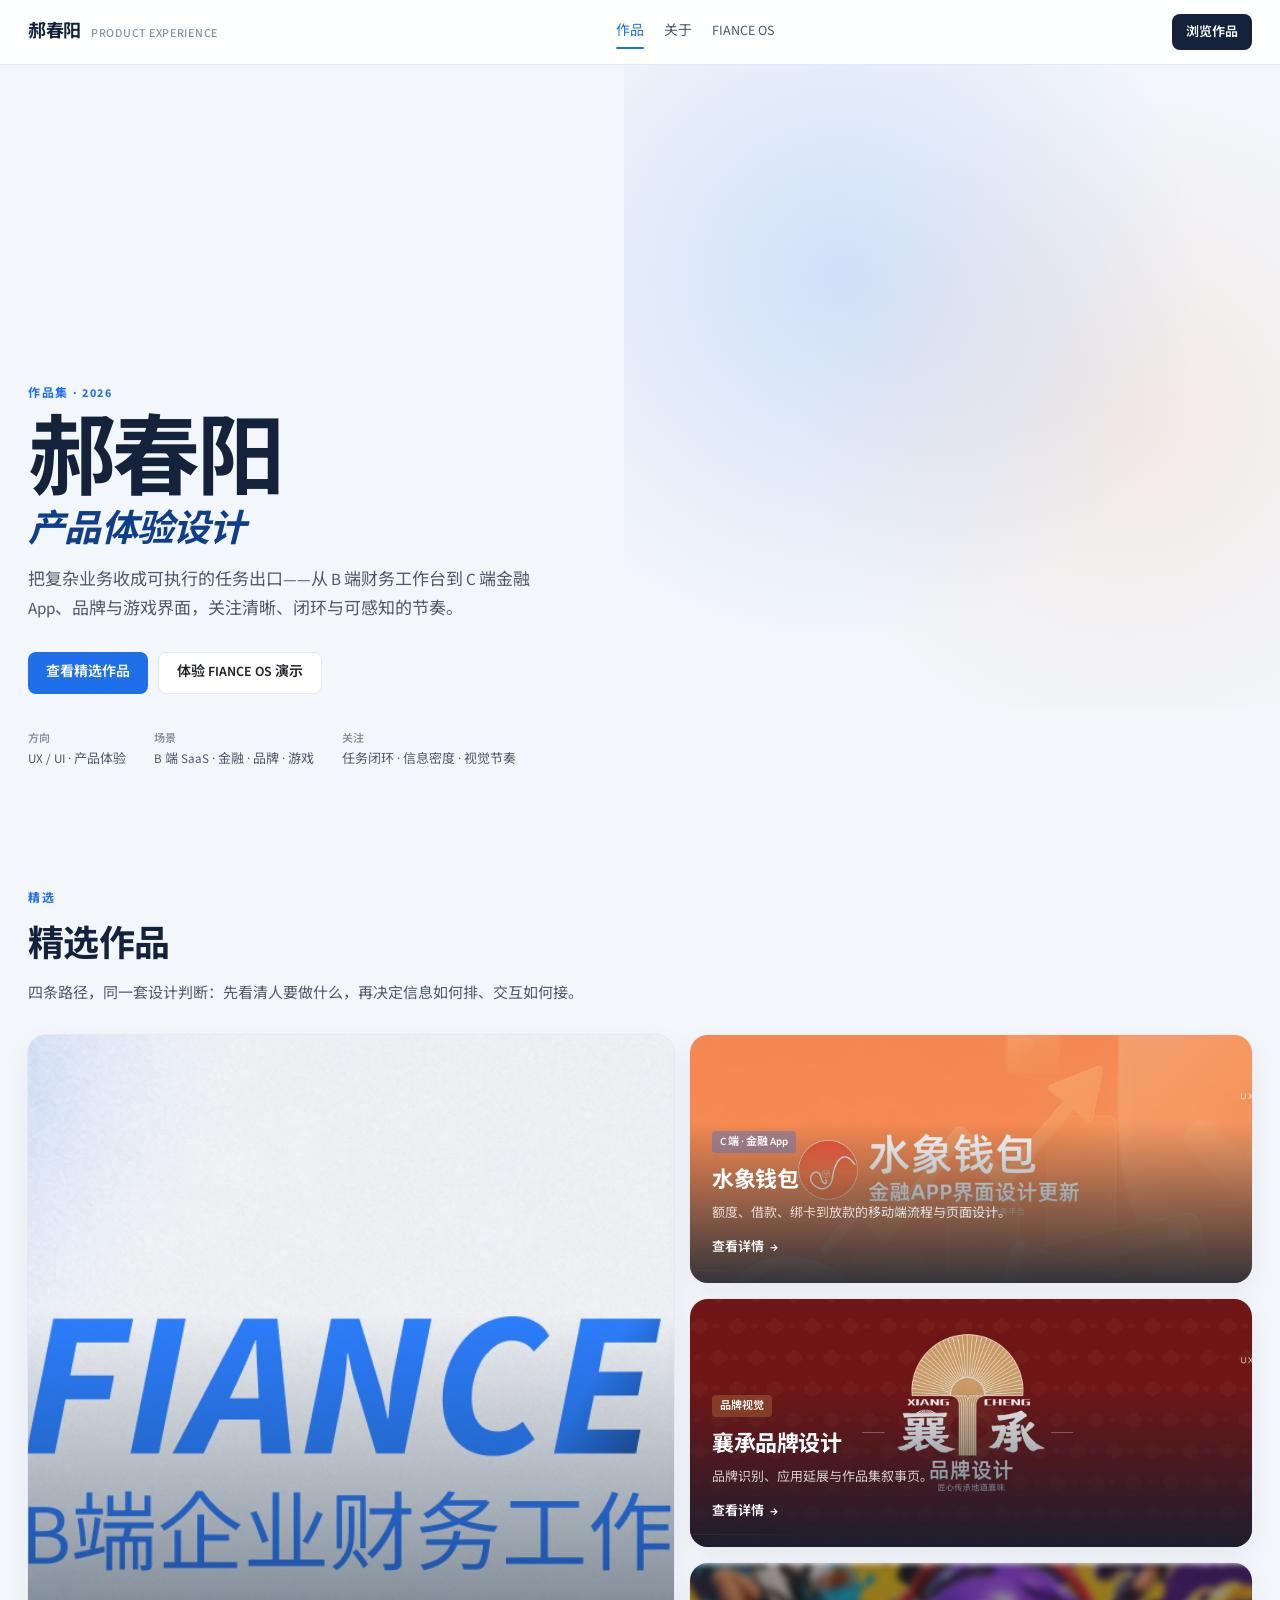
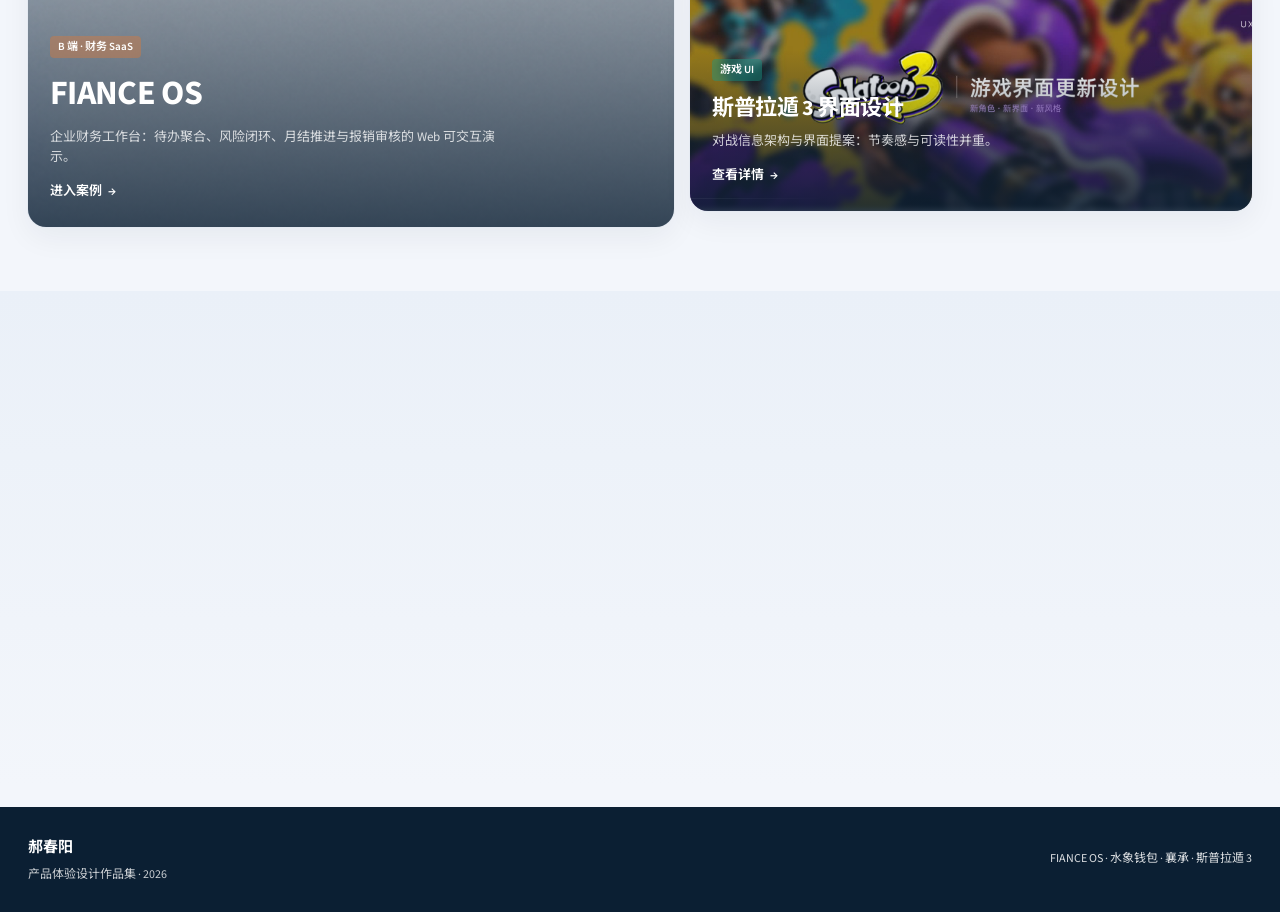
==== index.html @ dcf0bd8f "Expand site into multi-work portfolio with shared visual system. Co-authored-by: Cursor <cursoragent" ====
<!DOCTYPE html>
<html lang="zh-CN">
<head>
  <meta charset="UTF-8" />
  <meta name="viewport" content="width=device-width, initial-scale=1" />
  <title>郝春阳 · 产品体验设计作品集</title>
  <meta name="description" content="郝春阳作品集：FIANCE OS 财务工作台、水象钱包金融 App、襄承品牌设计、斯普拉遁 3 界面设计。" />
  <link rel="preconnect" href="https://fonts.googleapis.com" />
  <link rel="preconnect" href="https://fonts.gstatic.com" crossorigin />
  <link href="https://fonts.googleapis.com/css2?family=Source+Sans+3:ital,wght@0,400;0,500;0,600;0,700;1,600;1,700&family=Noto+Sans+SC:wght@400;500;600;700&display=swap" rel="stylesheet" />
  <link rel="stylesheet" href="assets/portfolio.css" />
</head>
<body>
  <header class="pf-nav">
    <a class="pf-brand" href="index.html">
      <b>郝春阳</b>
      <span>PRODUCT EXPERIENCE</span>
    </a>
    <nav>
      <a href="#works" class="on">作品</a>
      <a href="#about">关于</a>
      <a href="fiance-os.html">FIANCE OS</a>
    </nav>
    <a class="pf-cta" href="#works">浏览作品</a>
  </header>

  <main>
    <section class="pf-hero" id="top">
      <div class="pf-hero-inner">
        <p class="kicker reveal">作品集 · 2026</p>
        <h1 class="reveal reveal-delay-1">郝春阳<em>产品体验设计</em></h1>
        <p class="pf-hero-lead reveal reveal-delay-2">把复杂业务收成可执行的任务出口——从 B 端财务工作台到 C 端金融 App、品牌与游戏界面，关注清晰、闭环与可感知的节奏。</p>
        <div class="pf-hero-actions reveal reveal-delay-3">
          <a class="btn primary" href="#works">查看精选作品</a>
          <a class="btn ghost" href="fiance-os.html">体验 FIANCE OS 演示</a>
        </div>
        <ul class="pf-hero-meta reveal reveal-delay-3">
          <li><b>方向</b>UX / UI · 产品体验</li>
          <li><b>场景</b>B 端 SaaS · 金融 · 品牌 · 游戏</li>
          <li><b>关注</b>任务闭环 · 信息密度 · 视觉节奏</li>
        </ul>
      </div>
    </section>

    <section class="pf-section" id="works">
      <div class="pf-head reveal">
        <p class="eyebrow">精选</p>
        <h2>精选作品</h2>
        <p>四条路径，同一套设计判断：先看清人要做什么，再决定信息如何排、交互如何接。</p>
      </div>

      <div class="work-grid">
        <a class="work-item featured reveal" data-tone="b" href="fiance-os.html">
          <span class="thumb" style="background-image:url('assets/case/p01-cover.jpg')"></span>
          <span class="veil"></span>
          <span class="body">
            <span class="tag">B 端 · 财务 SaaS</span>
            <h3>FIANCE OS</h3>
            <p>企业财务工作台：待办聚合、风险闭环、月结推进与报销审核的 Web 可交互演示。</p>
            <span class="go">进入案例 <i>→</i></span>
          </span>
        </a>

        <div class="work-stack">
          <a class="work-item compact reveal reveal-delay-1" data-tone="finance" href="finance-app.html">
            <span class="thumb" style="background-image:url('assets/works/finance/cover.jpg')"></span>
            <span class="veil"></span>
            <span class="body">
              <span class="tag">C 端 · 金融 App</span>
              <h3>水象钱包</h3>
              <p>额度、借款、绑卡到放款的移动端流程与页面设计。</p>
              <span class="go">查看详情 <i>→</i></span>
            </span>
          </a>
          <a class="work-item compact reveal reveal-delay-2" data-tone="brand" href="xiangcheng.html">
            <span class="thumb" style="background-image:url('assets/works/xiangcheng/cover.jpg')"></span>
            <span class="veil"></span>
            <span class="body">
              <span class="tag">品牌视觉</span>
              <h3>襄承品牌设计</h3>
              <p>品牌识别、应用延展与作品集叙事页。</p>
              <span class="go">查看详情 <i>→</i></span>
            </span>
          </a>
          <a class="work-item compact reveal reveal-delay-3" data-tone="game" href="splatoon3.html">
            <span class="thumb" style="background-image:url('assets/works/splatoon/cover.jpg')"></span>
            <span class="veil"></span>
            <span class="body">
              <span class="tag">游戏 UI</span>
              <h3>斯普拉遁 3 界面设计</h3>
              <p>对战信息架构与界面提案：节奏感与可读性并重。</p>
              <span class="go">查看详情 <i>→</i></span>
            </span>
          </a>
        </div>
      </div>
    </section>

    <section class="pf-section alt" id="about">
      <div class="pf-head reveal">
        <p class="eyebrow">方式</p>
        <h2>关于设计方式</h2>
      </div>
      <div class="about-strip">
        <div class="reveal">
          <h3>先问「现在能不能做完这件事」</h3>
          <p>无论是财务专员的日结闭环，还是借款用户的额度路径，我更关心任务是否可发现、优先级是否可判断、结果是否可回看。视觉服务于节奏：把注意力留给真正要决策的信息。</p>
        </div>
        <ul class="about-points">
          <li class="reveal reveal-delay-1"><b>结构清晰</b>模块、状态、操作分层，减少来回找页面。</li>
          <li class="reveal reveal-delay-2"><b>路径可走通</b>从发现到处置形成闭环，而不是停留在单屏好看。</li>
          <li class="reveal reveal-delay-3"><b>风格可迁移</b>同一套克制的版式与动效语言，适配不同业务气质。</li>
        </ul>
      </div>
    </section>
  </main>

  <footer class="pf-foot">
    <div>
      <b>郝春阳</b>
      <p style="margin-top:6px">产品体验设计作品集 · 2026</p>
    </div>
    <p><a href="fiance-os.html">FIANCE OS</a> · <a href="finance-app.html">水象钱包</a> · <a href="xiangcheng.html">襄承</a> · <a href="splatoon3.html">斯普拉遁 3</a></p>
  </footer>

  <script src="assets/portfolio.js"></script>
</body>
</html>
---- assets/portfolio.css ----
:root {
  --blue: #1f6feb;
  --blue-deep: #0f3f8c;
  --blue-soft: #e8f1ff;
  --orange: #f07a28;
  --navy: #14233b;
  --text: #1d2129;
  --text-2: #4e5969;
  --text-3: #86909c;
  --bg: #f3f6fb;
  --bg-alt: #eaf0f8;
  --card: #ffffff;
  --border: #e5eaf2;
  --shadow: 0 10px 30px rgba(20, 35, 59, 0.06);
  --radius: 14px;
  --sans: "Source Sans 3", "Noto Sans SC", "PingFang SC", "Microsoft YaHei", sans-serif;
  --ease: cubic-bezier(0.22, 1, 0.36, 1);
}

* { box-sizing: border-box; margin: 0; padding: 0; }
html { scroll-behavior: smooth; }
body {
  font-family: var(--sans);
  color: var(--text);
  background: var(--bg);
  line-height: 1.55;
  -webkit-font-smoothing: antialiased;
}
img { max-width: 100%; display: block; }
a { color: inherit; text-decoration: none; }
button { font-family: inherit; cursor: pointer; }
em { font-style: normal; color: var(--orange); }

/* ——— Shared nav ——— */
.pf-nav {
  position: sticky; top: 0; z-index: 50;
  display: flex; align-items: center; justify-content: space-between; gap: 16px;
  padding: 14px 28px;
  background: rgba(255,255,255,0.92);
  backdrop-filter: blur(12px);
  border-bottom: 1px solid var(--border);
}
.pf-brand {
  display: flex; align-items: baseline; gap: 10px;
  font-weight: 700; letter-spacing: -0.02em;
}
.pf-brand b { font-size: 18px; color: var(--navy); }
.pf-brand span { font-size: 12px; color: var(--text-3); font-weight: 500; letter-spacing: 0.06em; }
.pf-nav nav { display: flex; gap: 20px; font-size: 14px; color: var(--text-2); }
.pf-nav nav a { position: relative; padding: 4px 0; transition: color .2s; }
.pf-nav nav a:hover,
.pf-nav nav a.on { color: var(--blue); }
.pf-nav nav a.on::after {
  content: ""; position: absolute; left: 0; right: 0; bottom: -2px;
  height: 2px; background: var(--blue); border-radius: 2px;
}
.pf-cta {
  height: 36px; padding: 0 14px; border-radius: 8px;
  background: var(--navy); color: #fff; font-size: 13px; font-weight: 600;
  display: inline-flex; align-items: center;
  transition: background .15s, transform .1s;
}
.pf-cta:hover { background: #1c3354; }
.pf-cta:active { transform: translateY(1px); }
.pf-cta:focus-visible { outline: 2px solid #69b1ff; outline-offset: 2px; }

/* ——— Portfolio hero ——— */
.pf-hero {
  position: relative;
  min-height: min(88vh, 760px);
  display: grid; align-items: end;
  padding: 48px 28px 56px;
  max-width: 1280px; margin: 0 auto;
  overflow: hidden;
}
.pf-hero::before {
  content: "";
  position: absolute; inset: -10% -5% auto auto;
  width: min(70vw, 720px); height: min(70vw, 720px);
  background:
    radial-gradient(circle at 30% 40%, rgba(31,111,235,0.16), transparent 55%),
    radial-gradient(circle at 70% 60%, rgba(240,122,40,0.10), transparent 50%);
  pointer-events: none; z-index: 0;
}
.pf-hero-inner { position: relative; z-index: 1; max-width: 720px; }
.pf-hero .kicker {
  color: var(--blue); font-size: 12px; font-weight: 700;
  letter-spacing: 0.14em; margin-bottom: 14px;
}
.pf-hero h1 {
  font-size: clamp(52px, 9vw, 88px);
  line-height: 0.98; letter-spacing: -0.04em;
  color: var(--navy); margin-bottom: 12px;
}
.pf-hero h1 em {
  display: block; font-style: italic; font-weight: 700;
  color: var(--blue-deep); font-size: 0.42em;
  letter-spacing: -0.02em; margin-top: 8px;
}
.pf-hero-lead {
  margin-top: 18px; font-size: 17px; color: var(--text-2);
  max-width: 520px; line-height: 1.7;
}
.pf-hero-actions { display: flex; gap: 10px; margin-top: 28px; flex-wrap: wrap; }
.btn {
  display: inline-flex; align-items: center; justify-content: center;
  height: 42px; padding: 0 18px; border-radius: 8px;
  font-size: 14px; font-weight: 600; border: 0;
  transition: background .15s, border-color .15s, color .15s, transform .1s;
}
.btn.primary { background: var(--blue); color: #fff; }
.btn.primary:hover { background: #1558c7; }
.btn.primary:active { background: #0f4db3; transform: translateY(1px); }
.btn.ghost { background: #fff; border: 1px solid var(--border); color: var(--text); }
.btn.ghost:hover { border-color: #91caff; color: var(--blue); background: #f7faff; }
.btn:focus-visible { outline: 2px solid #69b1ff; outline-offset: 2px; }

.pf-hero-meta {
  list-style: none; display: flex; gap: 28px; flex-wrap: wrap;
  margin-top: 36px; font-size: 13px; color: var(--text-2);
}
.pf-hero-meta b {
  display: block; color: var(--text-3); font-size: 11px;
  margin-bottom: 2px; font-weight: 600; letter-spacing: 0.04em;
}

/* ——— Sections ——— */
.pf-section {
  padding: 64px 28px;
  max-width: 1280px; margin: 0 auto;
}
.pf-section.alt {
  max-width: none;
  background: linear-gradient(180deg, var(--bg-alt), var(--bg));
  padding-left: max(28px, calc((100% - 1280px) / 2 + 28px));
  padding-right: max(28px, calc((100% - 1280px) / 2 + 28px));
}
.pf-head { margin-bottom: 28px; max-width: 640px; }
.pf-head .eyebrow {
  color: var(--blue); font-size: 12px; font-weight: 700;
  letter-spacing: 0.14em; margin-bottom: 8px;
}
.pf-head h2 {
  font-size: clamp(28px, 4vw, 36px);
  letter-spacing: -0.02em; margin-bottom: 8px; color: var(--navy);
}
.pf-head p { color: var(--text-2); font-size: 15px; line-height: 1.7; }

/* ——— Work grid (interaction containers) ——— */
.work-grid {
  display: grid;
  grid-template-columns: 1.15fr 1fr;
  gap: 16px;
}
.work-item {
  position: relative;
  display: block;
  border: 0; background: none; text-align: left;
  border-radius: 18px; overflow: hidden;
  isolation: isolate;
  transform: translateY(0);
  transition: transform .35s var(--ease), box-shadow .35s var(--ease);
  box-shadow: var(--shadow);
  outline: 1px solid var(--border);
}
.work-item:hover { transform: translateY(-4px); box-shadow: 0 18px 40px rgba(20,35,59,0.12); }
.work-item:active { transform: translateY(-1px); }
.work-item:focus-visible { outline: 2px solid #69b1ff; outline-offset: 3px; }
.work-item.featured { grid-row: span 2; min-height: 520px; }
.work-item .thumb {
  position: absolute; inset: 0;
  background: #dce6f2 center/cover no-repeat;
  transition: transform .55s var(--ease);
}
.work-item:hover .thumb { transform: scale(1.04); }
.work-item .veil {
  position: absolute; inset: 0;
  background: linear-gradient(180deg, transparent 35%, rgba(11,31,51,0.82) 100%);
  z-index: 1;
}
.work-item .body {
  position: absolute; left: 0; right: 0; bottom: 0; z-index: 2;
  padding: 22px 22px 24px; color: #fff;
}
.work-item .tag {
  display: inline-flex; align-items: center; height: 22px; padding: 0 8px;
  border-radius: 4px; font-size: 11px; font-weight: 600;
  background: rgba(255,255,255,0.16); backdrop-filter: blur(6px);
  margin-bottom: 10px;
}
.work-item h3 {
  font-size: 22px; letter-spacing: -0.02em; margin-bottom: 6px;
}
.work-item.featured h3 { font-size: clamp(26px, 3vw, 34px); }
.work-item p { font-size: 13px; color: rgba(255,255,255,0.78); line-height: 1.55; max-width: 36em; }
.work-item .go {
  display: inline-flex; align-items: center; gap: 6px;
  margin-top: 14px; font-size: 13px; font-weight: 600;
  color: #fff;
}
.work-item .go i { font-style: normal; transition: transform .2s var(--ease); }
.work-item:hover .go i { transform: translateX(4px); }

.work-item.compact { min-height: 248px; }
.work-stack {
  display: grid; gap: 16px;
}

/* Accent tints per work (subtle) */
.work-item[data-tone="finance"] .tag { background: rgba(31,111,235,0.35); }
.work-item[data-tone="brand"] .tag { background: rgba(180,120,60,0.4); }
.work-item[data-tone="game"] .tag { background: rgba(20,160,140,0.4); }
.work-item[data-tone="b"] .tag { background: rgba(240,122,40,0.35); }

/* ——— About strip ——— */
.about-strip {
  display: grid; grid-template-columns: 1.2fr 1fr; gap: 28px; align-items: start;
}
.about-strip h3 { font-size: 22px; color: var(--navy); margin-bottom: 10px; letter-spacing: -0.02em; }
.about-strip p { color: var(--text-2); font-size: 15px; line-height: 1.75; }
.about-points { list-style: none; display: grid; gap: 12px; }
.about-points li {
  padding: 14px 16px; background: #fff; border: 1px solid var(--border);
  border-radius: 12px; font-size: 14px; color: var(--text-2);
}
.about-points b { display: block; color: var(--navy); margin-bottom: 4px; font-size: 14px; }

/* ——— Work case page ——— */
.case-top {
  max-width: 1280px; margin: 0 auto;
  padding: 28px 28px 8px;
}
.case-back {
  display: inline-flex; align-items: center; gap: 6px;
  font-size: 13px; color: var(--text-2); font-weight: 500;
  margin-bottom: 18px; transition: color .15s;
}
.case-back:hover { color: var(--blue); }
.case-back i { font-style: normal; }
.case-hero {
  display: grid; grid-template-columns: 1fr 1.15fr; gap: 28px;
  align-items: center;
  max-width: 1280px; margin: 0 auto;
  padding: 12px 28px 40px;
}
.case-hero-copy .eyebrow {
  color: var(--blue); font-size: 12px; font-weight: 700;
  letter-spacing: 0.14em; margin-bottom: 10px;
}
.case-hero-copy h1 {
  font-size: clamp(32px, 5vw, 48px);
  letter-spacing: -0.03em; color: var(--navy); line-height: 1.1;
  margin-bottom: 12px;
}
.case-hero-copy .lead {
  color: var(--text-2); font-size: 15px; line-height: 1.75; max-width: 480px;
}
.case-meta {
  list-style: none; display: flex; gap: 20px; flex-wrap: wrap;
  margin-top: 22px; font-size: 13px; color: var(--text-2);
}
.case-meta b { display: block; color: var(--text-3); font-size: 11px; margin-bottom: 2px; }
.case-cover {
  border-radius: 16px; overflow: hidden;
  border: 1px solid var(--border); background: #fff;
  box-shadow: var(--shadow);
}
.case-cover img { width: 100%; height: auto; }

.case-gallery {
  display: grid; gap: 20px;
  max-width: 980px; margin: 0 auto;
  padding: 8px 28px 56px;
}
.case-gallery figure {
  background: #fff; border: 1px solid var(--border);
  border-radius: 16px; overflow: hidden; box-shadow: var(--shadow);
  opacity: 0; transform: translateY(18px);
  transition: opacity .55s var(--ease), transform .55s var(--ease);
}
.case-gallery figure.in {
  opacity: 1; transform: translateY(0);
}
.case-gallery figcaption {
  padding: 12px 16px; font-size: 13px; color: var(--text-2);
  border-top: 1px solid var(--border);
}
.case-gallery img { width: 100%; }

.case-note {
  max-width: 720px; margin: 0 auto 48px;
  padding: 0 28px;
  color: var(--text-2); font-size: 15px; line-height: 1.75;
}

.related {
  max-width: 1280px; margin: 0 auto;
  padding: 24px 28px 64px;
}
.related h3 {
  font-size: 18px; color: var(--navy); margin-bottom: 14px; letter-spacing: -0.02em;
}
.related-grid {
  display: grid; grid-template-columns: repeat(3, 1fr); gap: 12px;
}
.related a {
  display: block; padding: 16px;
  background: #fff; border: 1px solid var(--border); border-radius: 12px;
  transition: border-color .15s, transform .15s, background .15s;
}
.related a:hover { border-color: #91caff; background: #f7faff; transform: translateY(-2px); }
.related a s {
  display: block; text-decoration: none; font-size: 11px;
  color: var(--text-3); margin-bottom: 4px; letter-spacing: 0.06em;
}
.related a b { font-size: 14px; color: var(--navy); font-weight: 600; }

/* Work-specific soft accents */
body.tone-game {
  --blue: #0f9b8e;
  --blue-deep: #0a6b62;
  --blue-soft: #e6f7f5;
  --orange: #ff6b4a;
}
body.tone-brand {
  --blue: #8a5a2b;
  --blue-deep: #5c3a18;
  --blue-soft: #f7efe6;
  --orange: #c47a3a;
}
body.tone-finance {
  --blue: #1f6feb;
  --blue-deep: #0f3f8c;
}

.pf-foot {
  margin-top: 20px; padding: 28px;
  background: #0b1f33; color: rgba(255,255,255,0.78);
  display: flex; justify-content: space-between; gap: 16px;
  flex-wrap: wrap; align-items: center;
}
.pf-foot b { color: #fff; font-size: 15px; }
.pf-foot p { font-size: 12px; }
.pf-foot a { color: rgba(255,255,255,0.85); }
.pf-foot a:hover { color: #fff; }

/* Motion: reveal */
.reveal {
  opacity: 0; transform: translateY(22px);
  transition: opacity .6s var(--ease), transform .6s var(--ease);
}
.reveal.in { opacity: 1; transform: none; }
.reveal-delay-1 { transition-delay: .08s; }
.reveal-delay-2 { transition-delay: .16s; }
.reveal-delay-3 { transition-delay: .24s; }

@media (max-width: 980px) {
  .work-grid { grid-template-columns: 1fr; }
  .work-item.featured { grid-row: auto; min-height: 360px; }
  .case-hero { grid-template-columns: 1fr; }
  .about-strip { grid-template-columns: 1fr; }
  .related-grid { grid-template-columns: 1fr; }
  .pf-nav nav { display: none; }
}
@media (max-width: 720px) {
  .pf-hero { min-height: auto; padding-top: 36px; }
  .pf-section { padding: 48px 16px; }
  .case-top, .case-hero, .case-gallery, .related { padding-left: 16px; padding-right: 16px; }
}
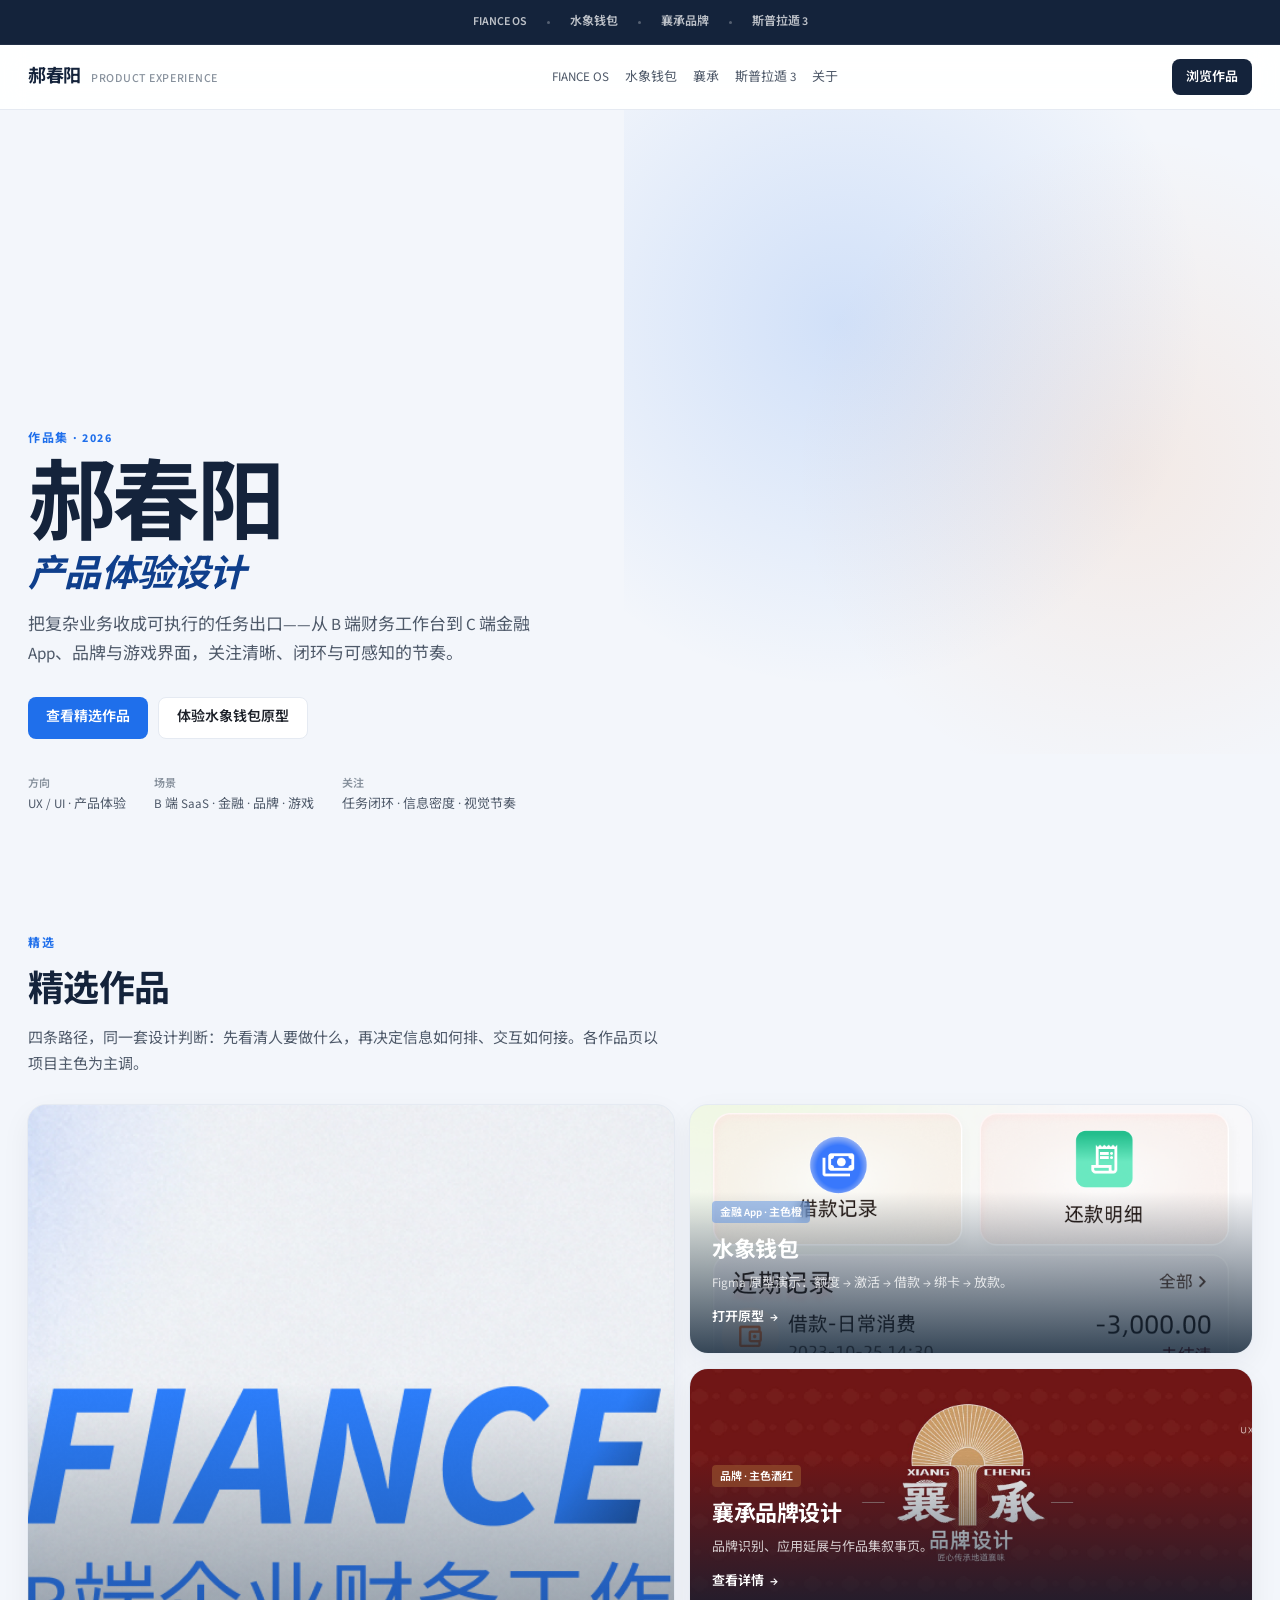
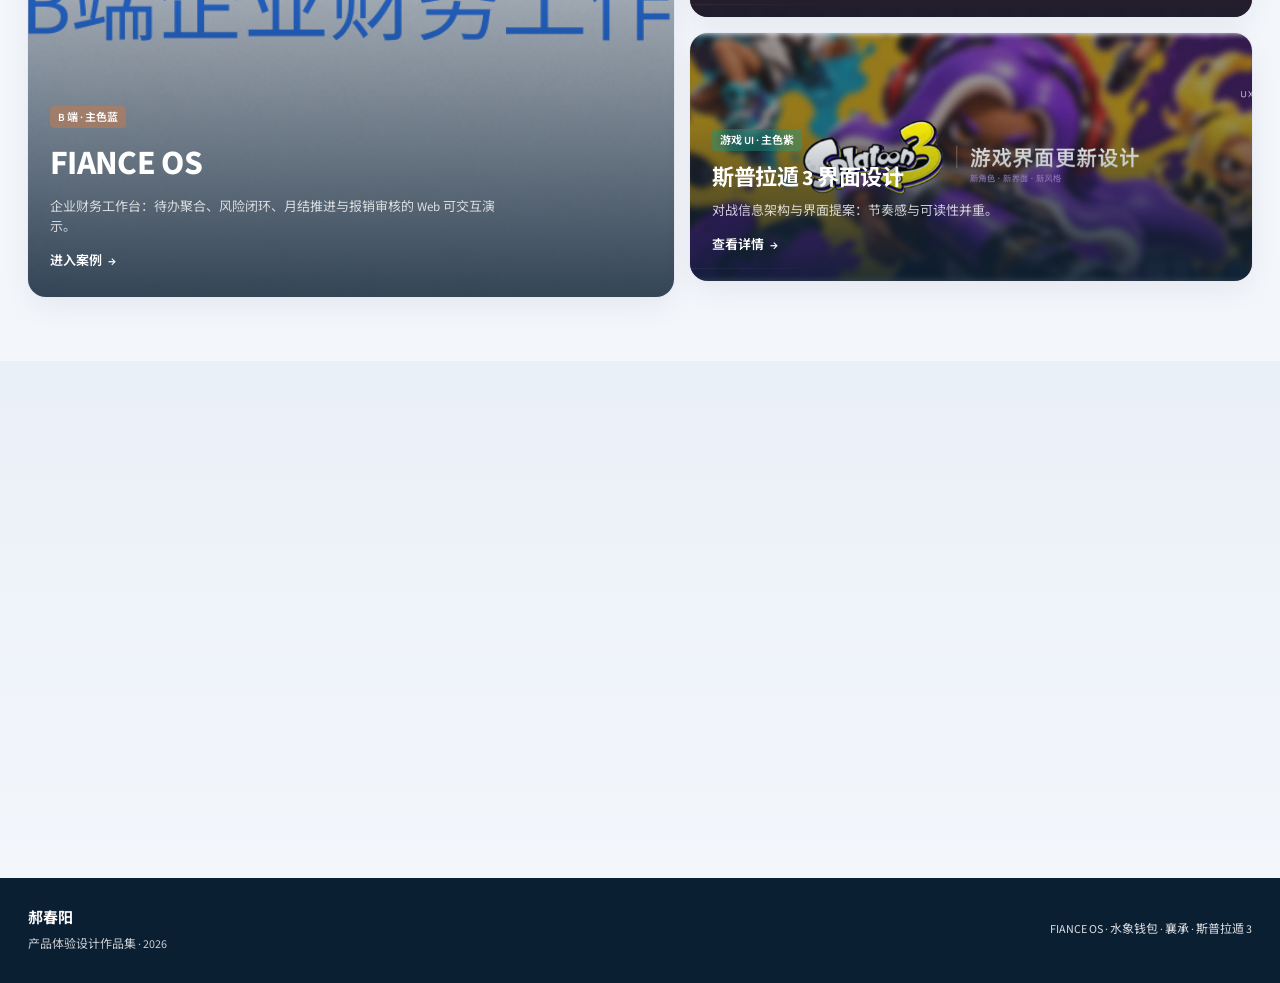
==== commit ad200226: "Rebuild finance app from Figma prototypes; brand tones and top work jumps. Co-authored-by: Cursor <c" ====
--- a/index.html
+++ b/index.html
@@ -11,18 +11,27 @@
   <link rel="stylesheet" href="assets/portfolio.css" />
 </head>
 <body>
+  <div class="pf-top"><div class="pf-jump" aria-label="作品直达">
+    <a href="fiance-os.html">FIANCE OS</a><span class="dot" aria-hidden="true"></span>
+    <a href="finance-app.html">水象钱包</a><span class="dot" aria-hidden="true"></span>
+    <a href="xiangcheng.html">襄承品牌</a><span class="dot" aria-hidden="true"></span>
+    <a href="splatoon3.html">斯普拉遁 3</a>
+  </div>
+
   <header class="pf-nav">
     <a class="pf-brand" href="index.html">
       <b>郝春阳</b>
       <span>PRODUCT EXPERIENCE</span>
     </a>
     <nav>
-      <a href="#works" class="on">作品</a>
+      <a href="fiance-os.html">FIANCE OS</a>
+      <a href="finance-app.html">水象钱包</a>
+      <a href="xiangcheng.html">襄承</a>
+      <a href="splatoon3.html">斯普拉遁 3</a>
       <a href="#about">关于</a>
-      <a href="fiance-os.html">FIANCE OS</a>
     </nav>
     <a class="pf-cta" href="#works">浏览作品</a>
-  </header>
+  </header></div>
 
   <main>
     <section class="pf-hero" id="top">
@@ -32,7 +41,7 @@
         <p class="pf-hero-lead reveal reveal-delay-2">把复杂业务收成可执行的任务出口——从 B 端财务工作台到 C 端金融 App、品牌与游戏界面，关注清晰、闭环与可感知的节奏。</p>
         <div class="pf-hero-actions reveal reveal-delay-3">
           <a class="btn primary" href="#works">查看精选作品</a>
-          <a class="btn ghost" href="fiance-os.html">体验 FIANCE OS 演示</a>
+          <a class="btn ghost" href="finance-app.html">体验水象钱包原型</a>
         </div>
         <ul class="pf-hero-meta reveal reveal-delay-3">
           <li><b>方向</b>UX / UI · 产品体验</li>
@@ -46,7 +55,7 @@
       <div class="pf-head reveal">
         <p class="eyebrow">精选</p>
         <h2>精选作品</h2>
-        <p>四条路径，同一套设计判断：先看清人要做什么，再决定信息如何排、交互如何接。</p>
+        <p>四条路径，同一套设计判断：先看清人要做什么，再决定信息如何排、交互如何接。各作品页以项目主色为主调。</p>
       </div>
 
       <div class="work-grid">
@@ -54,7 +63,7 @@
           <span class="thumb" style="background-image:url('assets/case/p01-cover.jpg')"></span>
           <span class="veil"></span>
           <span class="body">
-            <span class="tag">B 端 · 财务 SaaS</span>
+            <span class="tag">B 端 · 主色蓝</span>
             <h3>FIANCE OS</h3>
             <p>企业财务工作台：待办聚合、风险闭环、月结推进与报销审核的 Web 可交互演示。</p>
             <span class="go">进入案例 <i>→</i></span>
@@ -63,20 +72,20 @@
 
         <div class="work-stack">
           <a class="work-item compact reveal reveal-delay-1" data-tone="finance" href="finance-app.html">
-            <span class="thumb" style="background-image:url('assets/works/finance/cover.jpg')"></span>
+            <span class="thumb" style="background-image:url('assets/works/finance/proto/quota.png')"></span>
             <span class="veil"></span>
             <span class="body">
-              <span class="tag">C 端 · 金融 App</span>
+              <span class="tag">金融 App · 主色橙</span>
               <h3>水象钱包</h3>
-              <p>额度、借款、绑卡到放款的移动端流程与页面设计。</p>
-              <span class="go">查看详情 <i>→</i></span>
+              <p>Figma 原型演示：额度 → 激活 → 借款 → 绑卡 → 放款。</p>
+              <span class="go">打开原型 <i>→</i></span>
             </span>
           </a>
           <a class="work-item compact reveal reveal-delay-2" data-tone="brand" href="xiangcheng.html">
             <span class="thumb" style="background-image:url('assets/works/xiangcheng/cover.jpg')"></span>
             <span class="veil"></span>
             <span class="body">
-              <span class="tag">品牌视觉</span>
+              <span class="tag">品牌 · 主色酒红</span>
               <h3>襄承品牌设计</h3>
               <p>品牌识别、应用延展与作品集叙事页。</p>
               <span class="go">查看详情 <i>→</i></span>
@@ -86,7 +95,7 @@
             <span class="thumb" style="background-image:url('assets/works/splatoon/cover.jpg')"></span>
             <span class="veil"></span>
             <span class="body">
-              <span class="tag">游戏 UI</span>
+              <span class="tag">游戏 UI · 主色紫</span>
               <h3>斯普拉遁 3 界面设计</h3>
               <p>对战信息架构与界面提案：节奏感与可读性并重。</p>
               <span class="go">查看详情 <i>→</i></span>
@@ -109,7 +118,7 @@
         <ul class="about-points">
           <li class="reveal reveal-delay-1"><b>结构清晰</b>模块、状态、操作分层，减少来回找页面。</li>
           <li class="reveal reveal-delay-2"><b>路径可走通</b>从发现到处置形成闭环，而不是停留在单屏好看。</li>
-          <li class="reveal reveal-delay-3"><b>风格可迁移</b>同一套克制的版式与动效语言，适配不同业务气质。</li>
+          <li class="reveal reveal-delay-3"><b>风格可迁移</b>同一套版式语言，用各作品主色区分气质。</li>
         </ul>
       </div>
     </section>
--- a/assets/portfolio.css
+++ b/assets/portfolio.css
@@ -32,8 +32,28 @@
 em { font-style: normal; color: var(--orange); }
 
 /* ——— Shared nav ——— */
+.pf-jump {
+  display: flex; align-items: center; justify-content: center; gap: 8px;
+  flex-wrap: wrap;
+  padding: 8px 16px;
+  background: var(--navy);
+  border-bottom: 1px solid rgba(255,255,255,0.06);
+}
+.pf-top {
+  position: sticky; top: 0; z-index: 50;
+}
+.pf-jump a {
+  height: 28px; padding: 0 12px; border-radius: 999px;
+  display: inline-flex; align-items: center;
+  font-size: 12px; font-weight: 600; color: rgba(255,255,255,0.72);
+  transition: background .15s, color .15s, transform .1s;
+}
+.pf-jump a:hover { background: rgba(255,255,255,0.1); color: #fff; }
+.pf-jump a.on { background: #fff; color: var(--navy); }
+.pf-jump a:focus-visible { outline: 2px solid #69b1ff; outline-offset: 2px; }
+.pf-jump .dot { width: 3px; height: 3px; border-radius: 50%; background: rgba(255,255,255,0.28); }
+
 .pf-nav {
-  position: sticky; top: 0; z-index: 50;
   display: flex; align-items: center; justify-content: space-between; gap: 16px;
   padding: 14px 28px;
   background: rgba(255,255,255,0.92);
@@ -46,8 +66,8 @@
 }
 .pf-brand b { font-size: 18px; color: var(--navy); }
 .pf-brand span { font-size: 12px; color: var(--text-3); font-weight: 500; letter-spacing: 0.06em; }
-.pf-nav nav { display: flex; gap: 20px; font-size: 14px; color: var(--text-2); }
-.pf-nav nav a { position: relative; padding: 4px 0; transition: color .2s; }
+.pf-nav nav { display: flex; gap: 16px; font-size: 13px; color: var(--text-2); flex-wrap: wrap; }
+.pf-nav nav a { position: relative; padding: 4px 0; transition: color .2s; white-space: nowrap; }
 .pf-nav nav a:hover,
 .pf-nav nav a.on { color: var(--blue); }
 .pf-nav nav a.on::after {
@@ -57,7 +77,7 @@
 .pf-cta {
   height: 36px; padding: 0 14px; border-radius: 8px;
   background: var(--navy); color: #fff; font-size: 13px; font-weight: 600;
-  display: inline-flex; align-items: center;
+  display: inline-flex; align-items: center; flex-shrink: 0;
   transition: background .15s, transform .1s;
 }
 .pf-cta:hover { background: #1c3354; }
@@ -315,22 +335,152 @@
 }
 .related a b { font-size: 14px; color: var(--navy); font-weight: 600; }
 
-/* Work-specific soft accents */
+/* Work-specific brand tones (drive page chrome) */
+body.tone-finance {
+  --blue: #ff7034;
+  --blue-deep: #e85a1f;
+  --blue-soft: #fff1e8;
+  --orange: #ff8533;
+  --navy: #3b2418;
+  --bg: #fff8f3;
+  --bg-alt: #ffefe4;
+  --border: #f0ddd0;
+}
+body.tone-brand {
+  --blue: #8b1e22;
+  --blue-deep: #661114;
+  --blue-soft: #f7ebe6;
+  --orange: #c9a066;
+  --navy: #3a1514;
+  --bg: #faf6f2;
+  --bg-alt: #f3e8e0;
+  --border: #e6d5c8;
+}
 body.tone-game {
-  --blue: #0f9b8e;
-  --blue-deep: #0a6b62;
-  --blue-soft: #e6f7f5;
-  --orange: #ff6b4a;
-}
-body.tone-brand {
-  --blue: #8a5a2b;
-  --blue-deep: #5c3a18;
-  --blue-soft: #f7efe6;
-  --orange: #c47a3a;
-}
-body.tone-finance {
+  --blue: #6b2d9b;
+  --blue-deep: #4a1d72;
+  --blue-soft: #f3e9fb;
+  --orange: #f0c400;
+  --navy: #1c1230;
+  --bg: #f7f3fb;
+  --bg-alt: #efe6f8;
+  --border: #ddd0ea;
+}
+body.tone-b {
   --blue: #1f6feb;
   --blue-deep: #0f3f8c;
+  --blue-soft: #e8f1ff;
+  --orange: #f07a28;
+  --navy: #14233b;
+}
+
+body.tone-finance .pf-jump { background: #3b2418; }
+body.tone-brand .pf-jump { background: #3a1514; }
+body.tone-game .pf-jump { background: #1c1230; }
+body.tone-finance .pf-cta,
+body.tone-brand .pf-cta,
+body.tone-game .pf-cta { background: var(--blue-deep); }
+body.tone-finance .pf-cta:hover,
+body.tone-brand .pf-cta:hover,
+body.tone-game .pf-cta:hover { filter: brightness(1.08); }
+
+/* ——— Phone prototype demo ——— */
+.proto-demo {
+  display: grid;
+  grid-template-columns: 280px 1fr;
+  gap: 28px;
+  align-items: start;
+  max-width: 1100px;
+  margin: 0 auto;
+  padding: 8px 28px 48px;
+}
+.proto-rail h3 {
+  font-size: 15px; color: var(--navy); margin-bottom: 6px;
+}
+.proto-rail p {
+  font-size: 13px; color: var(--text-2); line-height: 1.6; margin-bottom: 14px;
+}
+.proto-steps {
+  list-style: none; display: grid; gap: 8px;
+}
+.proto-steps button {
+  width: 100%; text-align: left;
+  border: 1px solid var(--border); background: #fff;
+  border-radius: 10px; padding: 10px 12px;
+  display: grid; gap: 2px;
+  transition: border-color .15s, background .15s, transform .1s;
+}
+.proto-steps button s {
+  text-decoration: none; font-size: 11px; color: var(--text-3);
+}
+.proto-steps button b {
+  font-size: 13px; color: var(--navy); font-weight: 600;
+}
+.proto-steps button:hover { border-color: var(--blue); background: var(--blue-soft); }
+.proto-steps button.on {
+  border-color: var(--blue); background: var(--blue-soft);
+  box-shadow: 0 0 0 2px color-mix(in srgb, var(--blue) 18%, transparent);
+}
+.proto-steps button:active { transform: translateY(1px); }
+.proto-steps button:focus-visible { outline: 2px solid var(--blue); outline-offset: 2px; }
+
+.proto-stage {
+  display: flex; flex-direction: column; align-items: center; gap: 14px;
+}
+.phone-shell {
+  width: min(100%, 340px);
+  background: #1a1a1a;
+  border-radius: 36px;
+  padding: 10px;
+  box-shadow: 0 24px 50px rgba(20, 35, 59, 0.18);
+}
+.phone-screen {
+  position: relative;
+  border-radius: 28px;
+  overflow: hidden;
+  background: #fff;
+  aspect-ratio: 390 / 844;
+}
+.phone-screen img {
+  width: 100%; height: 100%; object-fit: cover; object-position: top center;
+  display: block;
+}
+.phone-hotspot {
+  position: absolute; border: 0; background: transparent; cursor: pointer;
+  border-radius: 10px;
+  transition: box-shadow .15s, background .15s;
+}
+.phone-hotspot:hover,
+.phone-hotspot:focus-visible {
+  background: color-mix(in srgb, var(--blue) 16%, transparent);
+  box-shadow: inset 0 0 0 2px var(--blue);
+  outline: none;
+}
+.phone-hotspot:active {
+  background: color-mix(in srgb, var(--blue) 28%, transparent);
+}
+/* CTA zones approximate to prototype layout */
+.hs-main-cta { left: 10%; right: 10%; bottom: 18%; height: 7%; }
+.hs-confirm-cta { left: 8%; right: 8%; bottom: 6%; height: 8%; }
+.hs-bind-cta { left: 8%; right: 8%; bottom: 10%; height: 8%; }
+.hs-activate-cta { left: 8%; right: 8%; bottom: 16%; height: 7%; }
+.hs-back { left: 2%; top: 5.5%; width: 12%; height: 4.5%; }
+
+.proto-hint {
+  font-size: 13px; color: var(--text-2); text-align: center;
+  max-width: 340px; line-height: 1.55;
+}
+.proto-hint b { color: var(--blue-deep); }
+
+@media (max-width: 900px) {
+  .proto-demo { grid-template-columns: 1fr; }
+  .proto-steps { grid-template-columns: 1fr 1fr; }
+}
+@media (max-width: 720px) {
+  .pf-nav nav { display: none; }
+  .proto-steps { grid-template-columns: 1fr; }
+  .pf-jump { gap: 6px; padding: 8px 10px; }
+  .pf-jump a { padding: 0 10px; font-size: 11px; }
 }
 
 .pf-foot {
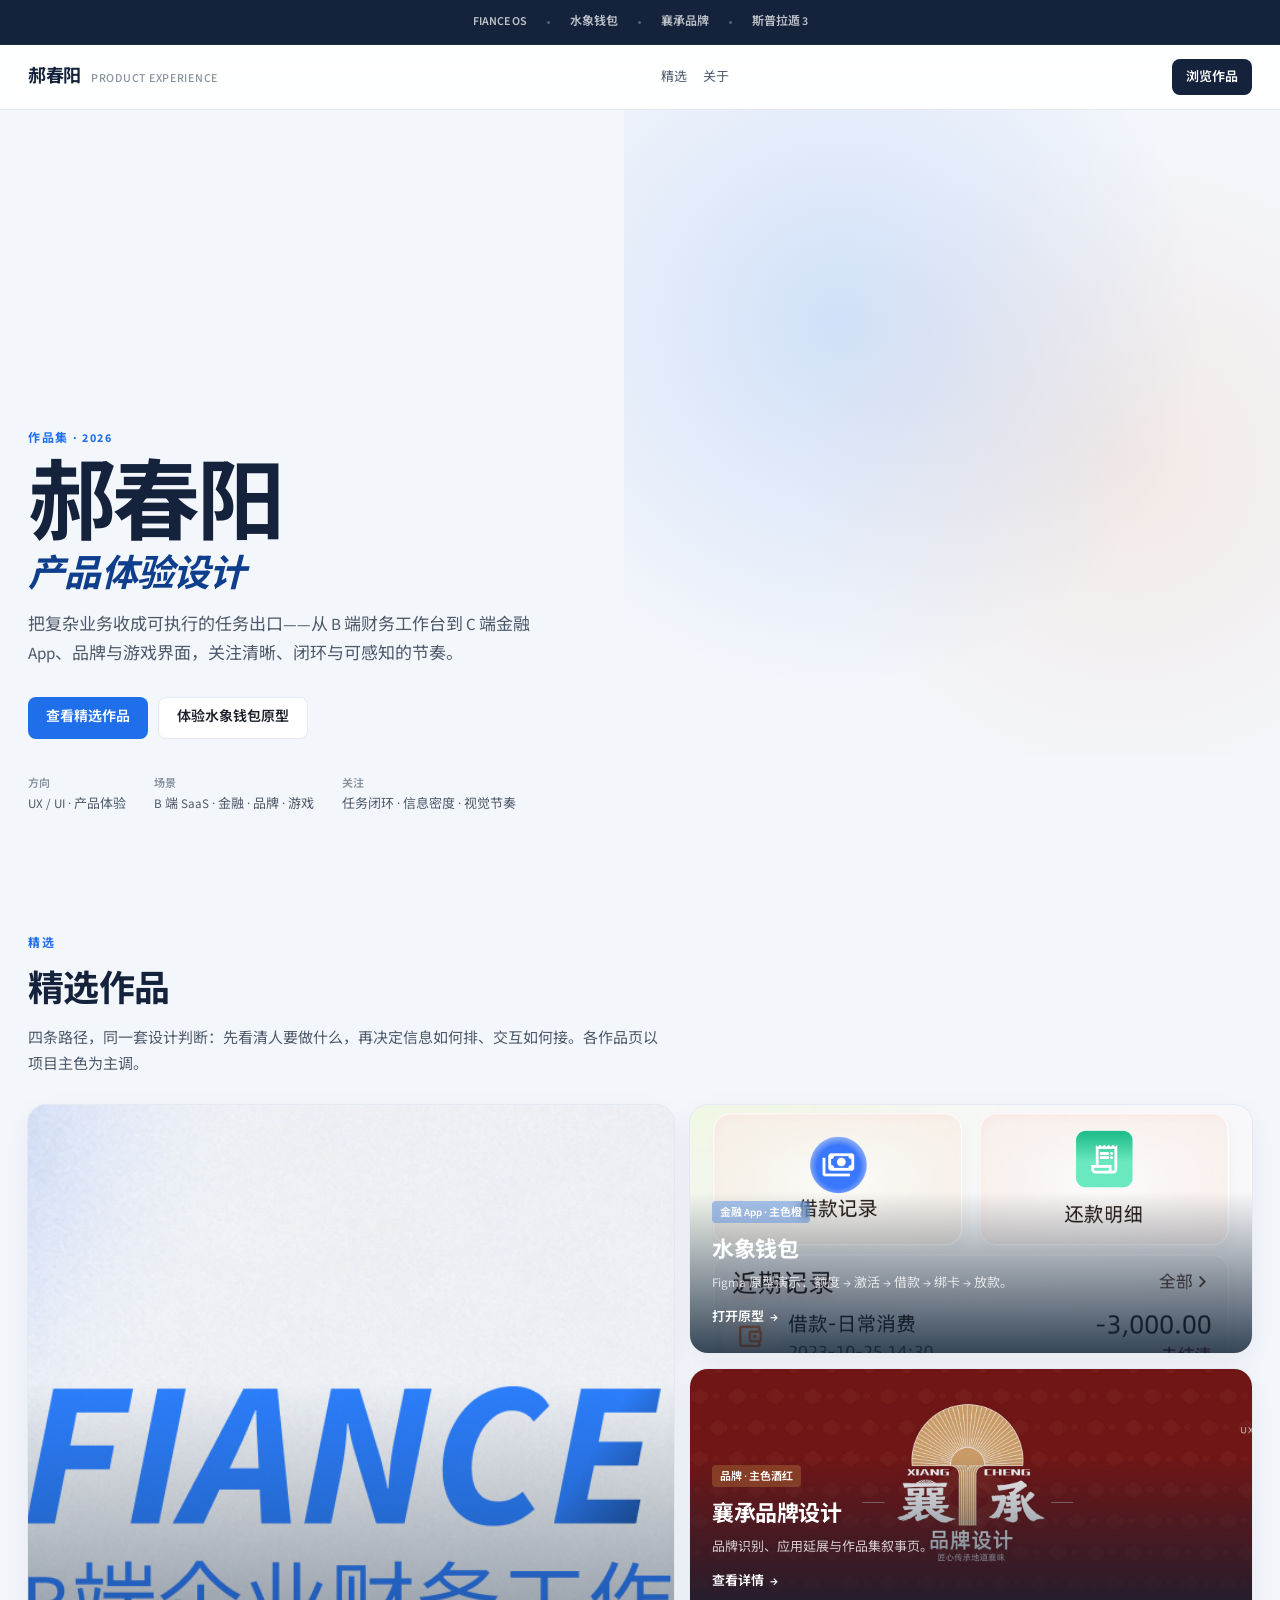
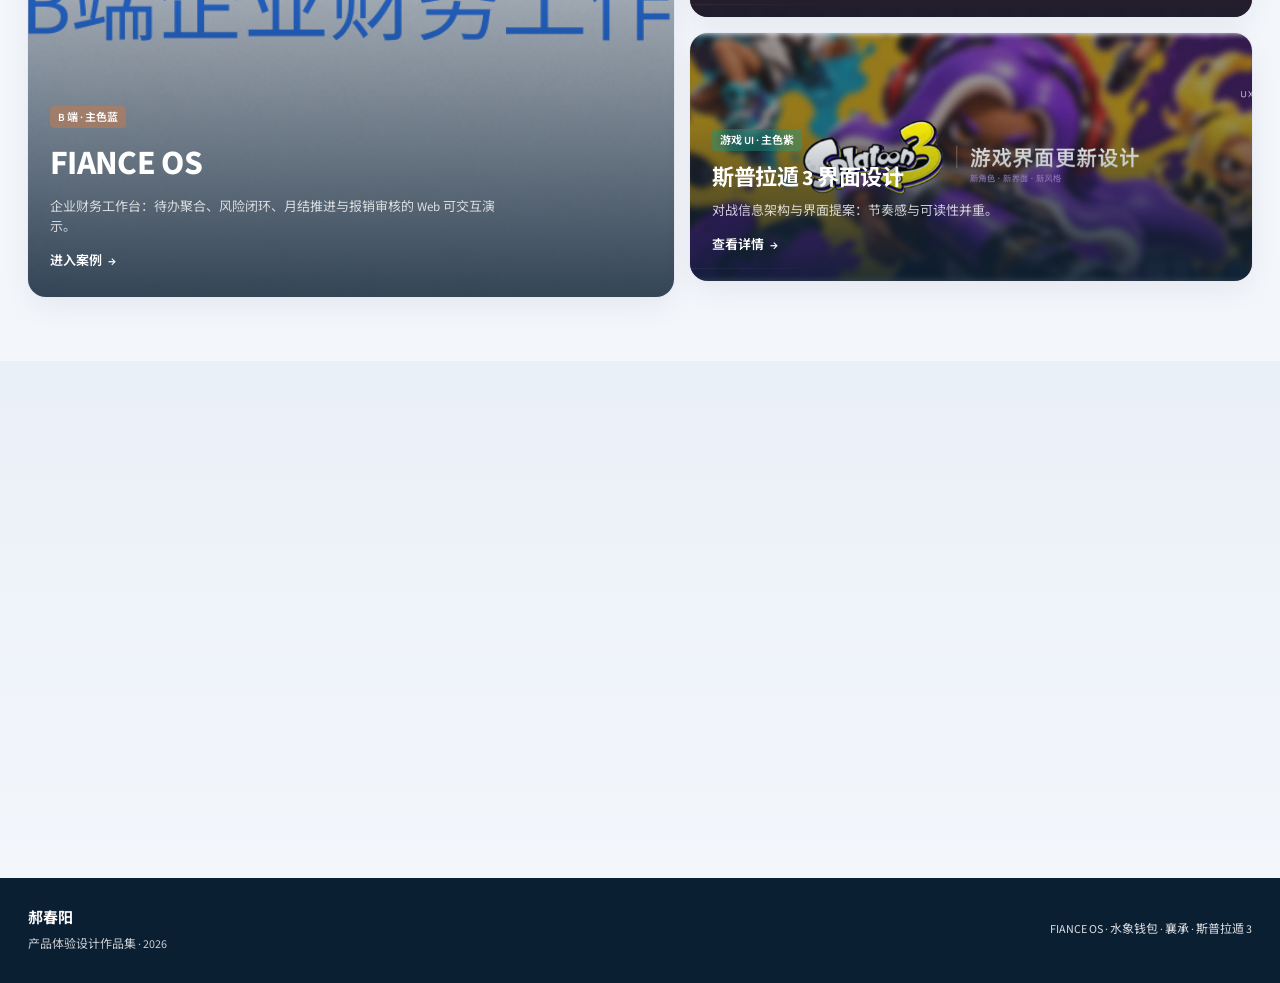
==== commit b6be0426: "Fix finance hotspots and full-screen phone; single home jump; brand hover CTAs. Co-authored-by: Curs" ====
--- a/index.html
+++ b/index.html
@@ -24,10 +24,7 @@
       <span>PRODUCT EXPERIENCE</span>
     </a>
     <nav>
-      <a href="fiance-os.html">FIANCE OS</a>
-      <a href="finance-app.html">水象钱包</a>
-      <a href="xiangcheng.html">襄承</a>
-      <a href="splatoon3.html">斯普拉遁 3</a>
+      <a href="#works">精选</a>
       <a href="#about">关于</a>
     </nav>
     <a class="pf-cta" href="#works">浏览作品</a>
--- a/assets/portfolio.css
+++ b/assets/portfolio.css
@@ -78,11 +78,11 @@
   height: 36px; padding: 0 14px; border-radius: 8px;
   background: var(--navy); color: #fff; font-size: 13px; font-weight: 600;
   display: inline-flex; align-items: center; flex-shrink: 0;
-  transition: background .15s, transform .1s;
-}
-.pf-cta:hover { background: #1c3354; }
+  transition: background .15s, transform .1s, box-shadow .15s;
+}
+.pf-cta:hover { background: var(--blue-deep); }
 .pf-cta:active { transform: translateY(1px); }
-.pf-cta:focus-visible { outline: 2px solid #69b1ff; outline-offset: 2px; }
+.pf-cta:focus-visible { outline: 2px solid var(--blue); outline-offset: 2px; }
 
 /* ——— Portfolio hero ——— */
 .pf-hero {
@@ -129,10 +129,12 @@
   transition: background .15s, border-color .15s, color .15s, transform .1s;
 }
 .btn.primary { background: var(--blue); color: #fff; }
-.btn.primary:hover { background: #1558c7; }
-.btn.primary:active { background: #0f4db3; transform: translateY(1px); }
+.btn.primary:hover { background: var(--blue-deep); }
+.btn.primary:active { filter: brightness(0.92); transform: translateY(1px); }
 .btn.ghost { background: #fff; border: 1px solid var(--border); color: var(--text); }
-.btn.ghost:hover { border-color: #91caff; color: var(--blue); background: #f7faff; }
+.btn.ghost:hover { border-color: var(--blue); color: var(--blue-deep); background: var(--blue-soft); }
+.btn.ghost:active { transform: translateY(1px); background: color-mix(in srgb, var(--blue-soft) 80%, var(--blue) 20%); }
+.btn:focus-visible { outline: 2px solid var(--blue); outline-offset: 2px; }
 .btn:focus-visible { outline: 2px solid #69b1ff; outline-offset: 2px; }
 
 .pf-hero-meta {
@@ -292,11 +294,9 @@
   max-width: 980px; margin: 0 auto;
   padding: 8px 28px 56px;
 }
-.case-gallery figure {
-  background: #fff; border: 1px solid var(--border);
-  border-radius: 16px; overflow: hidden; box-shadow: var(--shadow);
-  opacity: 0; transform: translateY(18px);
-  transition: opacity .55s var(--ease), transform .55s var(--ease);
+.case-gallery figure,
+#poster {
+  scroll-margin-top: 96px;
 }
 .case-gallery figure.in {
   opacity: 1; transform: translateY(0);
@@ -377,12 +377,17 @@
 body.tone-finance .pf-jump { background: #3b2418; }
 body.tone-brand .pf-jump { background: #3a1514; }
 body.tone-game .pf-jump { background: #1c1230; }
-body.tone-finance .pf-cta,
-body.tone-brand .pf-cta,
-body.tone-game .pf-cta { background: var(--blue-deep); }
-body.tone-finance .pf-cta:hover,
-body.tone-brand .pf-cta:hover,
-body.tone-game .pf-cta:hover { filter: brightness(1.08); }
+body.tone-finance .pf-cta { background: var(--blue); }
+body.tone-brand .pf-cta { background: var(--blue-deep); }
+body.tone-game .pf-cta { background: var(--blue); color: #fff; }
+body.tone-finance .pf-cta:hover { background: #ff8533; box-shadow: 0 6px 16px rgba(255,112,52,0.28); }
+body.tone-brand .pf-cta:hover { background: #8b1e22; box-shadow: 0 6px 16px rgba(102,17,20,0.22); }
+body.tone-game .pf-cta:hover { background: #4a1d72; box-shadow: 0 0 0 2px var(--orange); }
+body.tone-finance .btn.primary:hover { background: #ff8533; box-shadow: 0 8px 18px rgba(255,112,52,0.25); }
+body.tone-brand .btn.primary:hover { background: #8b1e22; box-shadow: 0 8px 18px rgba(102,17,20,0.2); }
+body.tone-game .btn.primary:hover { background: #4a1d72; box-shadow: 0 0 0 2px var(--orange); }
+body.tone-b .pf-cta:hover { background: #1f6feb; }
+body.tone-b .btn.primary:hover { background: #1558c7; }
 
 /* ——— Phone prototype demo ——— */
 .proto-demo {
@@ -438,33 +443,38 @@
   position: relative;
   border-radius: 28px;
   overflow: hidden;
-  background: #fff;
-  aspect-ratio: 390 / 844;
+  background: #f5f5f5;
 }
 .phone-screen img {
-  width: 100%; height: 100%; object-fit: cover; object-position: top center;
+  width: 100%;
+  height: auto;
   display: block;
 }
 .phone-hotspot {
-  position: absolute; border: 0; background: transparent; cursor: pointer;
-  border-radius: 10px;
+  position: absolute; border: 0; padding: 0; margin: 0;
+  background: transparent; cursor: pointer;
+  border-radius: 12px;
+  z-index: 2;
   transition: box-shadow .15s, background .15s;
 }
 .phone-hotspot:hover,
 .phone-hotspot:focus-visible {
-  background: color-mix(in srgb, var(--blue) 16%, transparent);
+  background: color-mix(in srgb, var(--blue) 14%, transparent);
   box-shadow: inset 0 0 0 2px var(--blue);
   outline: none;
 }
 .phone-hotspot:active {
-  background: color-mix(in srgb, var(--blue) 28%, transparent);
-}
-/* CTA zones approximate to prototype layout */
-.hs-main-cta { left: 10%; right: 10%; bottom: 18%; height: 7%; }
-.hs-confirm-cta { left: 8%; right: 8%; bottom: 6%; height: 8%; }
-.hs-bind-cta { left: 8%; right: 8%; bottom: 10%; height: 8%; }
-.hs-activate-cta { left: 8%; right: 8%; bottom: 16%; height: 7%; }
-.hs-back { left: 2%; top: 5.5%; width: 12%; height: 4.5%; }
+  background: color-mix(in srgb, var(--blue) 24%, transparent);
+}
+
+/* Hotspots tuned to Figma exports — keep clear of bottom tab labels (~0–11%) */
+.hs-back { left: 1.5%; top: 5.2%; width: 11%; height: 4.2%; }
+.hs-quota-cta { left: 15%; right: 15%; top: 28.5%; height: 4.2%; border-radius: 999px; }
+.hs-quota-banner { left: 5%; right: 5%; top: 78%; height: 5.5%; }
+.hs-activate-cta { left: 7%; right: 7%; top: 72%; height: 5.2%; }
+.hs-confirm-cta { left: 7%; right: 7%; bottom: 3.5%; height: 6%; }
+.hs-bind-cta { left: 7%; right: 7%; bottom: 11%; height: 6%; }
+.hs-success-bill { left: 6%; width: 42%; bottom: 13.5%; height: 5.2%; }
 
 .proto-hint {
   font-size: 13px; color: var(--text-2); text-align: center;
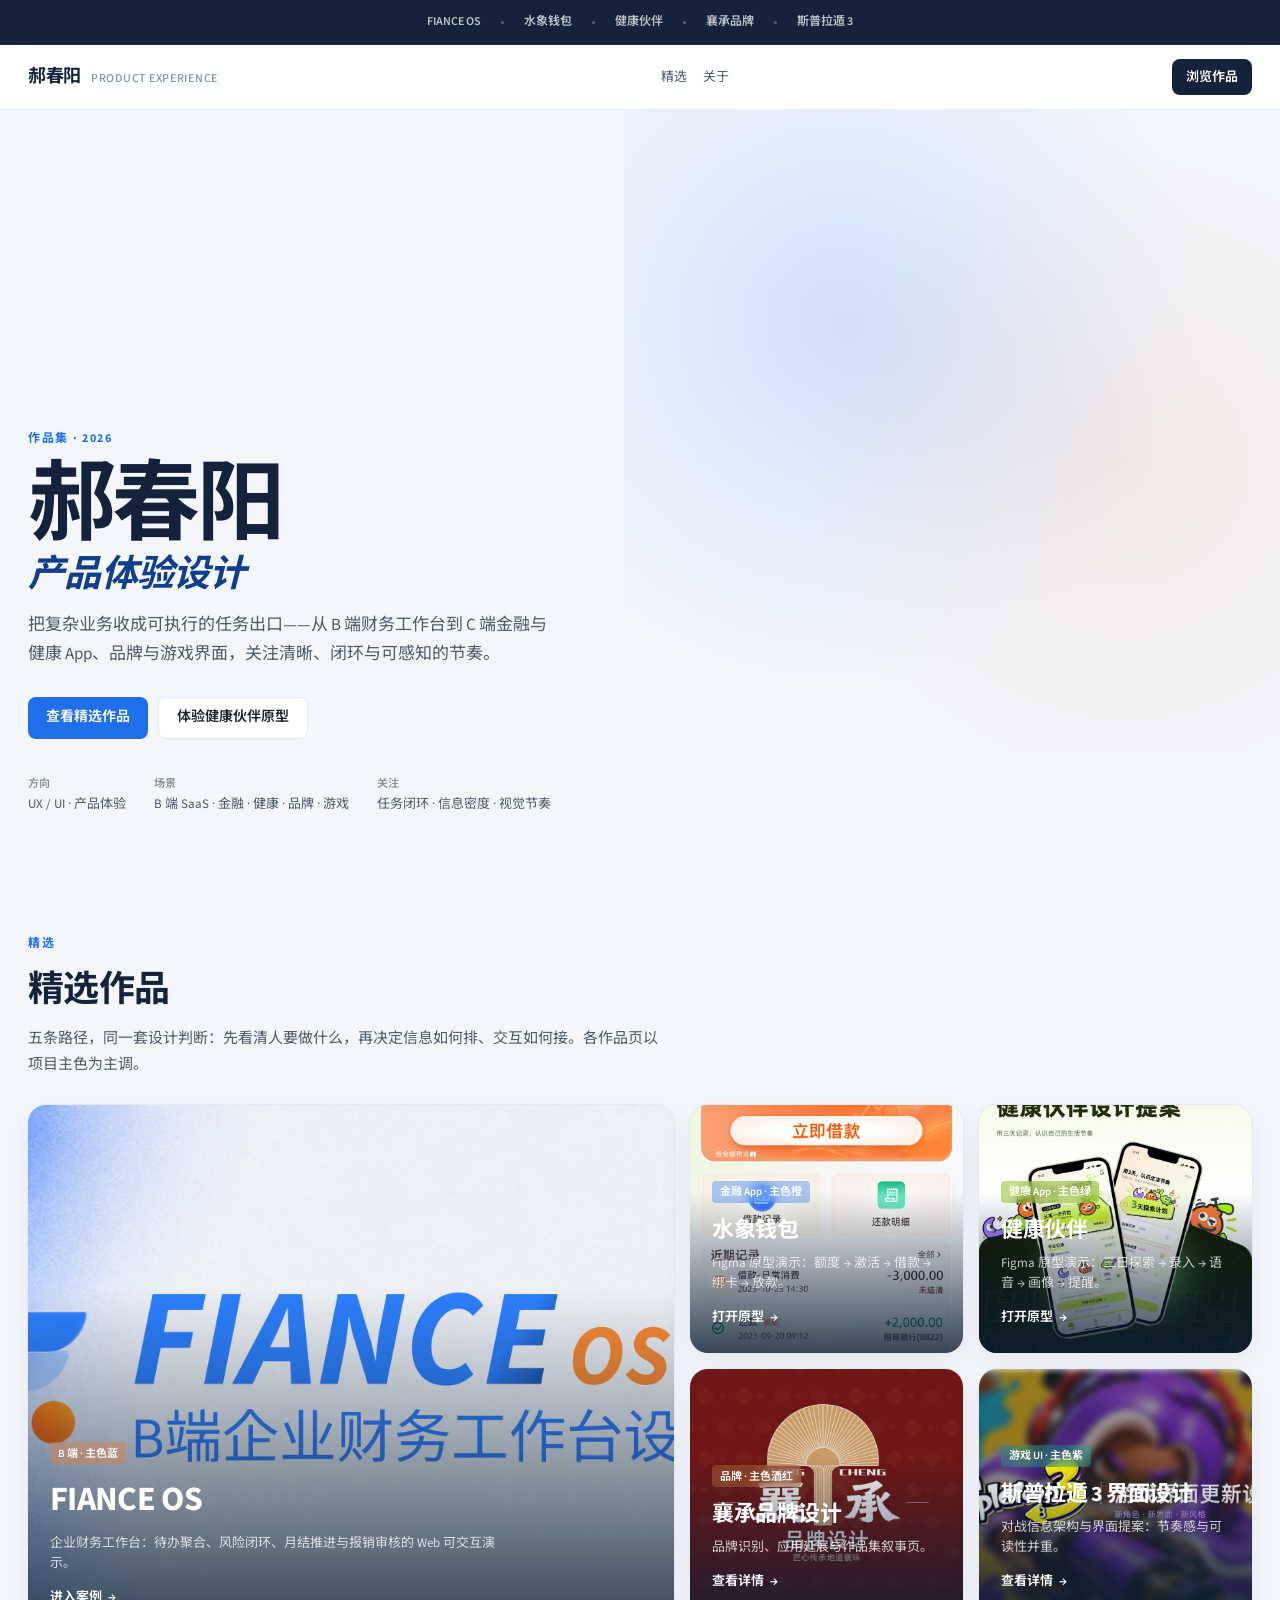
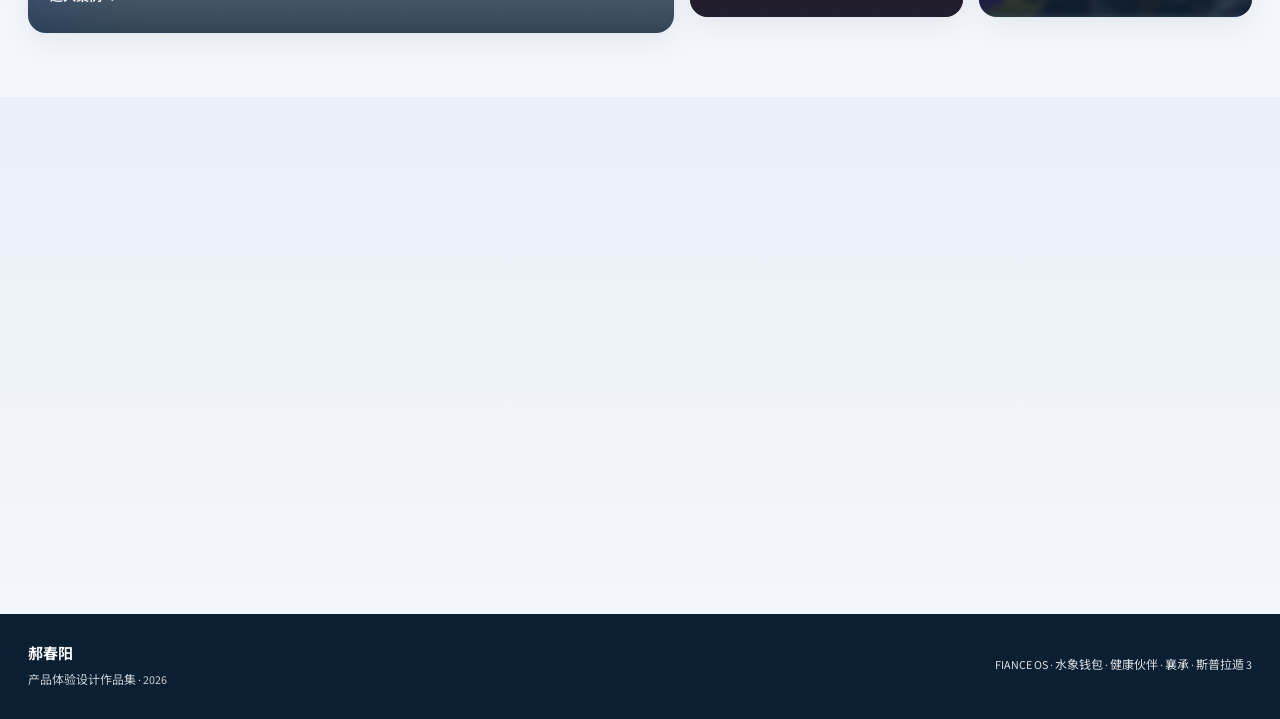
==== commit ca091748: "Add Health Partner interactive prototype with popups and calibrated hotspots. Co-authored-by: Cursor" ====
--- a/index.html
+++ b/index.html
@@ -4,7 +4,7 @@
   <meta charset="UTF-8" />
   <meta name="viewport" content="width=device-width, initial-scale=1" />
   <title>郝春阳 · 产品体验设计作品集</title>
-  <meta name="description" content="郝春阳作品集：FIANCE OS 财务工作台、水象钱包金融 App、襄承品牌设计、斯普拉遁 3 界面设计。" />
+  <meta name="description" content="郝春阳作品集：FIANCE OS 财务工作台、水象钱包金融 App、健康伙伴、襄承品牌设计、斯普拉遁 3 界面设计。" />
   <link rel="preconnect" href="https://fonts.googleapis.com" />
   <link rel="preconnect" href="https://fonts.gstatic.com" crossorigin />
   <link href="https://fonts.googleapis.com/css2?family=Source+Sans+3:ital,wght@0,400;0,500;0,600;0,700;1,600;1,700&family=Noto+Sans+SC:wght@400;500;600;700&display=swap" rel="stylesheet" />
@@ -14,6 +14,7 @@
   <div class="pf-top"><div class="pf-jump" aria-label="作品直达">
     <a href="fiance-os.html">FIANCE OS</a><span class="dot" aria-hidden="true"></span>
     <a href="finance-app.html">水象钱包</a><span class="dot" aria-hidden="true"></span>
+    <a href="health-app.html">健康伙伴</a><span class="dot" aria-hidden="true"></span>
     <a href="xiangcheng.html">襄承品牌</a><span class="dot" aria-hidden="true"></span>
     <a href="splatoon3.html">斯普拉遁 3</a>
   </div>
@@ -35,14 +36,14 @@
       <div class="pf-hero-inner">
         <p class="kicker reveal">作品集 · 2026</p>
         <h1 class="reveal reveal-delay-1">郝春阳<em>产品体验设计</em></h1>
-        <p class="pf-hero-lead reveal reveal-delay-2">把复杂业务收成可执行的任务出口——从 B 端财务工作台到 C 端金融 App、品牌与游戏界面，关注清晰、闭环与可感知的节奏。</p>
+        <p class="pf-hero-lead reveal reveal-delay-2">把复杂业务收成可执行的任务出口——从 B 端财务工作台到 C 端金融与健康 App、品牌与游戏界面，关注清晰、闭环与可感知的节奏。</p>
         <div class="pf-hero-actions reveal reveal-delay-3">
           <a class="btn primary" href="#works">查看精选作品</a>
-          <a class="btn ghost" href="finance-app.html">体验水象钱包原型</a>
+          <a class="btn ghost" href="health-app.html">体验健康伙伴原型</a>
         </div>
         <ul class="pf-hero-meta reveal reveal-delay-3">
           <li><b>方向</b>UX / UI · 产品体验</li>
-          <li><b>场景</b>B 端 SaaS · 金融 · 品牌 · 游戏</li>
+          <li><b>场景</b>B 端 SaaS · 金融 · 健康 · 品牌 · 游戏</li>
           <li><b>关注</b>任务闭环 · 信息密度 · 视觉节奏</li>
         </ul>
       </div>
@@ -52,7 +53,7 @@
       <div class="pf-head reveal">
         <p class="eyebrow">精选</p>
         <h2>精选作品</h2>
-        <p>四条路径，同一套设计判断：先看清人要做什么，再决定信息如何排、交互如何接。各作品页以项目主色为主调。</p>
+        <p>五条路径，同一套设计判断：先看清人要做什么，再决定信息如何排、交互如何接。各作品页以项目主色为主调。</p>
       </div>
 
       <div class="work-grid">
@@ -78,7 +79,17 @@
               <span class="go">打开原型 <i>→</i></span>
             </span>
           </a>
-          <a class="work-item compact reveal reveal-delay-2" data-tone="brand" href="xiangcheng.html">
+          <a class="work-item compact reveal reveal-delay-2" data-tone="health" href="health-app.html">
+            <span class="thumb" style="background-image:url('assets/works/health/cover.jpg')"></span>
+            <span class="veil"></span>
+            <span class="body">
+              <span class="tag">健康 App · 主色绿</span>
+              <h3>健康伙伴</h3>
+              <p>Figma 原型演示：三日探索 → 录入 → 语音 → 画像 → 提醒。</p>
+              <span class="go">打开原型 <i>→</i></span>
+            </span>
+          </a>
+          <a class="work-item compact reveal reveal-delay-3" data-tone="brand" href="xiangcheng.html">
             <span class="thumb" style="background-image:url('assets/works/xiangcheng/cover.jpg')"></span>
             <span class="veil"></span>
             <span class="body">
@@ -126,7 +137,7 @@
       <b>郝春阳</b>
       <p style="margin-top:6px">产品体验设计作品集 · 2026</p>
     </div>
-    <p><a href="fiance-os.html">FIANCE OS</a> · <a href="finance-app.html">水象钱包</a> · <a href="xiangcheng.html">襄承</a> · <a href="splatoon3.html">斯普拉遁 3</a></p>
+    <p><a href="fiance-os.html">FIANCE OS</a> · <a href="finance-app.html">水象钱包</a> · <a href="health-app.html">健康伙伴</a> · <a href="xiangcheng.html">襄承</a> · <a href="splatoon3.html">斯普拉遁 3</a></p>
   </footer>
 
   <script src="assets/portfolio.js"></script>
--- a/assets/portfolio.css
+++ b/assets/portfolio.css
@@ -225,7 +225,12 @@
 
 .work-item.compact { min-height: 248px; }
 .work-stack {
-  display: grid; gap: 16px;
+  display: grid;
+  grid-template-columns: 1fr 1fr;
+  gap: 16px;
+}
+@media (max-width: 720px) {
+  .work-stack { grid-template-columns: 1fr; }
 }
 
 /* Accent tints per work (subtle) */
@@ -233,6 +238,7 @@
 .work-item[data-tone="brand"] .tag { background: rgba(180,120,60,0.4); }
 .work-item[data-tone="game"] .tag { background: rgba(20,160,140,0.4); }
 .work-item[data-tone="b"] .tag { background: rgba(240,122,40,0.35); }
+.work-item[data-tone="health"] .tag { background: rgba(123,184,0,0.45); }
 
 /* ——— About strip ——— */
 .about-strip {
@@ -294,10 +300,14 @@
   max-width: 980px; margin: 0 auto;
   padding: 8px 28px 56px;
 }
-.case-gallery figure,
-#poster {
+.case-gallery figure {
+  background: #fff; border: 1px solid var(--border);
+  border-radius: 16px; overflow: hidden; box-shadow: var(--shadow);
+  opacity: 0; transform: translateY(18px);
+  transition: opacity .55s var(--ease), transform .55s var(--ease);
   scroll-margin-top: 96px;
 }
+#poster { scroll-margin-top: 96px; }
 .case-gallery figure.in {
   opacity: 1; transform: translateY(0);
 }
@@ -373,19 +383,34 @@
   --orange: #f07a28;
   --navy: #14233b;
 }
+body.tone-health {
+  --blue: #9fd400;
+  --blue-deep: #5a8a00;
+  --blue-soft: #f4ffe0;
+  --orange: #ff8a3d;
+  --navy: #1f2a12;
+  --bg: #f7fbef;
+  --bg-alt: #eef8dc;
+  --border: #d7e8b8;
+}
 
 body.tone-finance .pf-jump { background: #3b2418; }
 body.tone-brand .pf-jump { background: #3a1514; }
 body.tone-game .pf-jump { background: #1c1230; }
+body.tone-health .pf-jump { background: #1f2a12; }
 body.tone-finance .pf-cta { background: var(--blue); }
 body.tone-brand .pf-cta { background: var(--blue-deep); }
 body.tone-game .pf-cta { background: var(--blue); color: #fff; }
+body.tone-health .pf-cta { background: #7bb800; color: #fff; }
 body.tone-finance .pf-cta:hover { background: #ff8533; box-shadow: 0 6px 16px rgba(255,112,52,0.28); }
 body.tone-brand .pf-cta:hover { background: #8b1e22; box-shadow: 0 6px 16px rgba(102,17,20,0.22); }
 body.tone-game .pf-cta:hover { background: #4a1d72; box-shadow: 0 0 0 2px var(--orange); }
+body.tone-health .pf-cta:hover { background: #6aa000; box-shadow: 0 6px 16px rgba(159,212,0,0.35); }
 body.tone-finance .btn.primary:hover { background: #ff8533; box-shadow: 0 8px 18px rgba(255,112,52,0.25); }
 body.tone-brand .btn.primary:hover { background: #8b1e22; box-shadow: 0 8px 18px rgba(102,17,20,0.2); }
 body.tone-game .btn.primary:hover { background: #4a1d72; box-shadow: 0 0 0 2px var(--orange); }
+body.tone-health .btn.primary { background: #7bb800; }
+body.tone-health .btn.primary:hover { background: #6aa000; box-shadow: 0 8px 18px rgba(159,212,0,0.28); }
 body.tone-b .pf-cta:hover { background: #1f6feb; }
 body.tone-b .btn.primary:hover { background: #1558c7; }
 
@@ -399,6 +424,13 @@
   margin: 0 auto;
   padding: 8px 28px 48px;
 }
+.proto-rail {
+  position: sticky;
+  top: 88px;
+  max-height: calc(100vh - 110px);
+  overflow: auto;
+  padding-right: 4px;
+}
 .proto-rail h3 {
   font-size: 15px; color: var(--navy); margin-bottom: 6px;
 }
@@ -467,14 +499,107 @@
   background: color-mix(in srgb, var(--blue) 24%, transparent);
 }
 
-/* Hotspots tuned to Figma exports — keep clear of bottom tab labels (~0–11%) */
-.hs-back { left: 1.5%; top: 5.2%; width: 11%; height: 4.2%; }
-.hs-quota-cta { left: 15%; right: 15%; top: 28.5%; height: 4.2%; border-radius: 999px; }
-.hs-quota-banner { left: 5%; right: 5%; top: 78%; height: 5.5%; }
-.hs-activate-cta { left: 7%; right: 7%; top: 72%; height: 5.2%; }
-.hs-confirm-cta { left: 7%; right: 7%; bottom: 3.5%; height: 6%; }
-.hs-bind-cta { left: 7%; right: 7%; bottom: 11%; height: 6%; }
-.hs-success-bill { left: 6%; width: 42%; bottom: 13.5%; height: 5.2%; }
+/* Hotspots — percentages measured from Figma PNG pixel scans */
+.hs-back { left: 0; top: 4.6%; width: 12%; height: 4.8%; }
+/* 额度中心 · 立即借款（白底胶囊，卡内底部） */
+.hs-quota-cta {
+  left: 26%; right: 26%; top: 32.2%; height: 3.4%;
+  border-radius: 999px;
+}
+/* 额度中心 · 绑定银行卡福利条 */
+.hs-quota-banner { left: 4%; right: 4%; top: 86%; height: 5.2%; }
+/* 激活额度 · 下一步：人脸识别（避开底栏约 90%+） */
+.hs-activate-cta { left: 6.5%; right: 6.5%; top: 69.8%; height: 5.9%; border-radius: 14px; }
+/* 确认借款 · 确认借款并放款 */
+.hs-confirm-cta { left: 6.5%; right: 6.5%; top: 91.7%; height: 5.2%; border-radius: 14px; }
+/* 确认借款 · 收款账户（可改绑卡） */
+.hs-confirm-account { left: 4.5%; right: 4.5%; top: 74.8%; height: 6.4%; border-radius: 12px; }
+/* 绑定银行卡 · 同意协议并绑定 */
+.hs-bind-cta { left: 6.5%; right: 6.5%; top: 80%; height: 5.4%; border-radius: 14px; }
+/* 放款成功 · 查看账单 / 立即还款 */
+.hs-success-bill { left: 5%; width: 43%; top: 78.7%; height: 5.5%; border-radius: 14px; }
+.hs-success-repay { left: 51%; right: 4.5%; top: 78.7%; height: 5.5%; border-radius: 14px; }
+
+/* ——— 健康伙伴 hotspots（585×1266 像素扫描校准） ——— */
+.hs-hp-skip { right: 2%; top: 5%; width: 16%; height: 4.2%; }
+.hs-hp-onboard-cta { left: 6.2%; right: 5.1%; top: 88.3%; height: 5.3%; border-radius: 999px; }
+.hs-hp-onboard-privacy { left: 22%; right: 22%; top: 94.2%; height: 3.2%; }
+
+.hs-hp-method-device { left: 5.1%; right: 5.1%; top: 14%; height: 31%; border-radius: 22px; }
+.hs-hp-method-manual { left: 4.1%; right: 4.1%; top: 48.3%; height: 25.8%; border-radius: 22px; }
+.hs-hp-method-cta { left: 6.5%; right: 5.1%; top: 87.2%; height: 5.5%; border-radius: 999px; }
+
+.hs-hp-auth-cta { left: 6.5%; right: 5.1%; top: 77.7%; height: 5.5%; border-radius: 999px; }
+.hs-hp-auth-skip { left: 6.5%; right: 5.1%; top: 84.2%; height: 5.2%; border-radius: 999px; }
+
+.hs-hp-home-progress { left: 68%; right: 4%; top: 38.5%; height: 3%; }
+.hs-hp-home-connect { left: 68%; right: 4%; top: 49.5%; height: 3.5%; }
+.hs-hp-home-sleep-card { left: 4%; width: 44%; top: 55%; height: 17%; border-radius: 18px; }
+.hs-hp-home-cta { left: 4.1%; right: 4.4%; top: 73.9%; height: 4.8%; border-radius: 999px; }
+.hs-hp-home-voice { left: 4.1%; right: 4.4%; top: 80%; height: 4.7%; border-radius: 999px; }
+
+.hs-hp-tab-today { left: 8%; width: 24%; top: 91%; height: 7%; }
+.hs-hp-tab-portrait { left: 38%; width: 24%; top: 91%; height: 7%; }
+.hs-hp-tab-mine { left: 68%; width: 24%; top: 91%; height: 7%; }
+
+.hs-hp-sleep-bedtime { left: 8%; right: 8%; top: 28%; height: 6.2%; border-radius: 14px; }
+.hs-hp-sleep-wake { left: 8%; right: 8%; top: 36%; height: 6.2%; border-radius: 14px; }
+.hs-hp-record-diet-row { left: 4.5%; right: 4.5%; top: 66%; height: 7%; border-radius: 16px; }
+.hs-hp-record-ex-row { left: 4.5%; right: 4.5%; top: 74.5%; height: 7%; border-radius: 16px; }
+.hs-hp-record-voice { left: 4.5%; right: 4.5%; top: 82.5%; height: 4.5%; border-radius: 999px; }
+.hs-hp-record-save { left: 5.5%; right: 4.1%; top: 89.1%; height: 4.7%; border-radius: 999px; }
+
+/* 弹窗：时间选择 / 记录完成 */
+.hs-hp-time-cancel { left: 5%; width: 16%; top: 56.5%; height: 3.8%; }
+.hs-hp-time-confirm { left: 14%; right: 11%; top: 81%; height: 6.2%; border-radius: 999px; }
+.hs-hp-popdone-view { left: 18%; right: 14%; top: 78.5%; height: 5.6%; border-radius: 999px; }
+.hs-hp-popdone-home { left: 30%; right: 30%; top: 86.5%; height: 3.6%; }
+
+.hs-hp-diet-sleep-row { left: 4.5%; right: 4.5%; top: 14.5%; height: 7.5%; border-radius: 16px; }
+.hs-hp-diet-ex-row { left: 4.5%; right: 4.5%; top: 78%; height: 6.5%; border-radius: 16px; }
+.hs-hp-diet-voice { left: 4.8%; right: 5%; top: 85.8%; height: 3.9%; border-radius: 999px; }
+.hs-hp-diet-save { left: 6.5%; right: 3.1%; top: 92.1%; height: 4.8%; border-radius: 999px; }
+
+.hs-hp-ex-sleep-row { left: 4.5%; right: 4.5%; top: 14.5%; height: 7%; border-radius: 16px; }
+.hs-hp-ex-diet-row { left: 4.5%; right: 4.5%; top: 22.5%; height: 7%; border-radius: 16px; }
+.hs-hp-ex-voice { left: 5.3%; right: 5%; top: 85.5%; height: 3.8%; border-radius: 999px; }
+.hs-hp-ex-save { left: 5.5%; right: 4.4%; top: 91%; height: 4.8%; border-radius: 999px; }
+
+.hs-hp-done-progress { left: 55%; right: 4%; top: 36.5%; height: 3.4%; }
+.hs-hp-done-connect { left: 68%; right: 4%; top: 49.5%; height: 3.5%; }
+.hs-hp-done-sleep { left: 4%; right: 4%; top: 54.5%; height: 7%; border-radius: 16px; }
+.hs-hp-done-diet { left: 4%; right: 4%; top: 62.5%; height: 7.5%; border-radius: 16px; }
+.hs-hp-done-ex { left: 4%; right: 4%; top: 71%; height: 8%; border-radius: 16px; }
+.hs-hp-done-modify { left: 5.1%; right: 4.1%; top: 82.3%; height: 4.7%; border-radius: 999px; }
+.hs-hp-done-voice { left: 18%; right: 18%; top: 87.5%; height: 3.2%; }
+
+.hs-hp-ready-portrait { left: 55%; right: 8%; top: 34%; height: 4.5%; border-radius: 999px; }
+.hs-hp-ready-connect { left: 68%; right: 4%; top: 49.5%; height: 3.5%; }
+.hs-hp-ready-sleep { left: 4%; right: 4%; top: 54.5%; height: 7%; border-radius: 16px; }
+.hs-hp-ready-diet { left: 4%; right: 4%; top: 62.5%; height: 7.5%; border-radius: 16px; }
+.hs-hp-ready-ex { left: 4%; right: 4%; top: 71%; height: 8%; border-radius: 16px; }
+.hs-hp-ready-modify { left: 5.1%; right: 4.1%; top: 82.3%; height: 4.7%; border-radius: 999px; }
+.hs-hp-ready-voice { left: 18%; right: 18%; top: 87.5%; height: 3.2%; }
+
+.hs-hp-gap-diet { left: 6.5%; right: 6%; top: 48.5%; height: 7%; border-radius: 16px; }
+.hs-hp-gap-sleep { left: 6.5%; right: 6%; top: 56.5%; height: 8.5%; border-radius: 16px; }
+.hs-hp-gap-cta { left: 6.1%; right: 5.5%; top: 77.1%; height: 5.3%; border-radius: 999px; }
+.hs-hp-gap-view { left: 6.5%; right: 5.5%; top: 84%; height: 5%; border-radius: 999px; }
+
+.hs-hp-portrait-sleep-edit { left: 70%; right: 5%; top: 33%; height: 3.6%; }
+.hs-hp-portrait-ex-edit { left: 70%; right: 5%; top: 68%; height: 3.6%; }
+.hs-hp-portrait-remind { left: 35%; right: 26%; top: 82.6%; height: 4.2%; }
+
+.hs-hp-voice-finish { left: 5.1%; right: 5.1%; top: 86.6%; height: 5.3%; border-radius: 999px; }
+.hs-hp-voice-cancel { left: 20%; right: 20%; top: 93%; height: 3.4%; }
+
+.hs-hp-vconfirm-diet { left: 5%; right: 5%; top: 78.5%; height: 7%; border-radius: 16px; }
+.hs-hp-vconfirm-retry { left: 5%; width: 32%; top: 89.4%; height: 5.4%; border-radius: 999px; }
+.hs-hp-vconfirm-save { left: 39%; right: 5%; top: 89.4%; height: 5.4%; border-radius: 999px; }
+
+.hs-hp-remind-set { left: 7.2%; right: 3.4%; top: 77.6%; height: 5.4%; border-radius: 999px; }
+.hs-hp-remind-edit { left: 7.2%; right: 3.4%; top: 84.5%; height: 5%; border-radius: 999px; }
+.hs-hp-remind-later { left: 28%; right: 28%; top: 91%; height: 3%; }
 
 .proto-hint {
   font-size: 13px; color: var(--text-2); text-align: center;
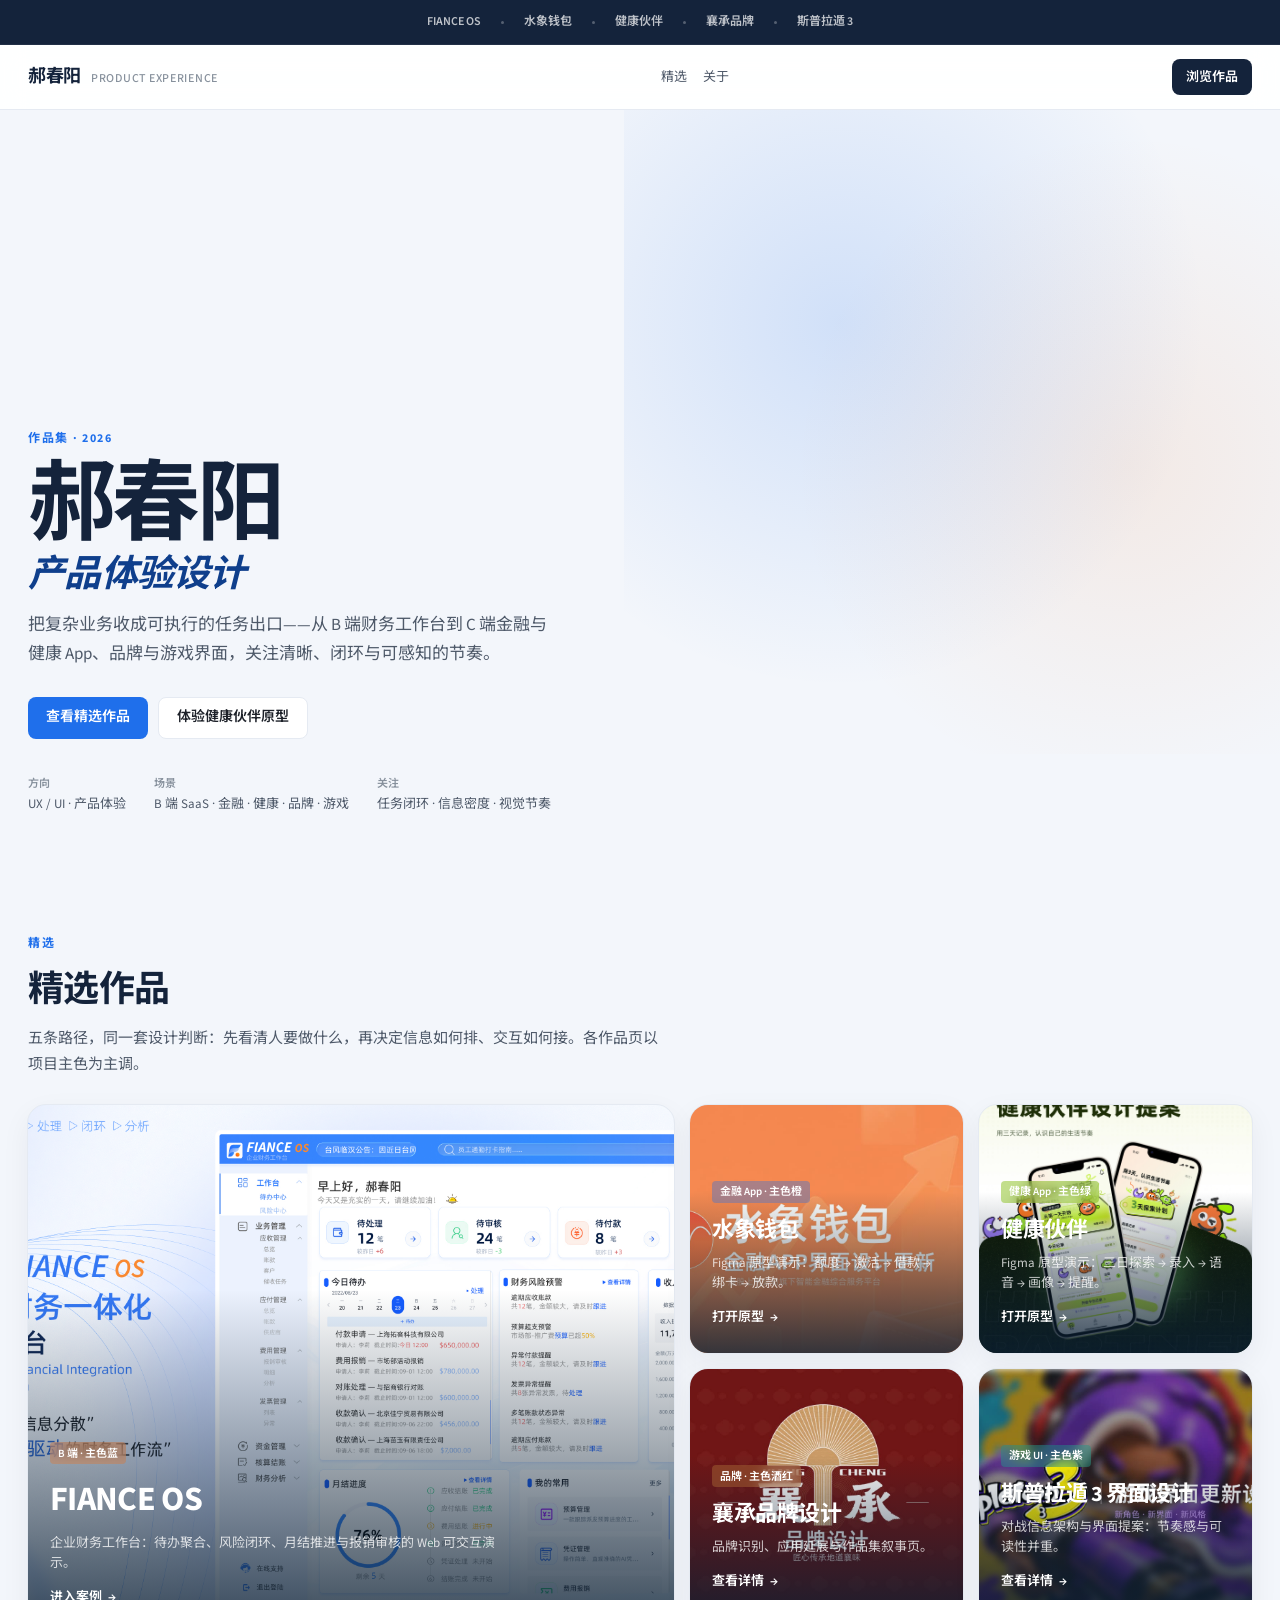
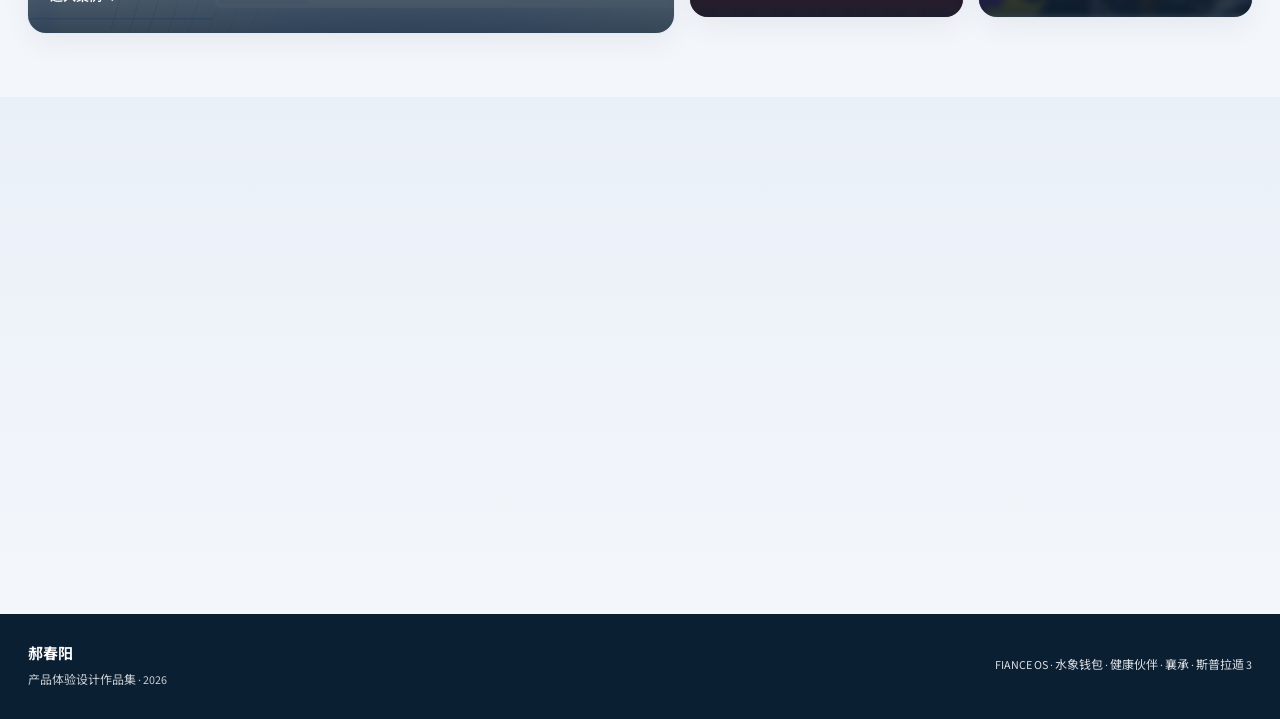
==== commit e1d5b58b: "Unify featured work thumbs to each project's proposal cover. Co-authored-by: Cursor <cursoragent@cur" ====
--- a/index.html
+++ b/index.html
@@ -58,7 +58,7 @@
 
       <div class="work-grid">
         <a class="work-item featured reveal" data-tone="b" href="fiance-os.html">
-          <span class="thumb" style="background-image:url('assets/case/p01-cover.jpg')"></span>
+          <span class="thumb" style="background-image:url('assets/case/cover.jpg?v=20261104i')"></span>
           <span class="veil"></span>
           <span class="body">
             <span class="tag">B 端 · 主色蓝</span>
@@ -70,7 +70,7 @@
 
         <div class="work-stack">
           <a class="work-item compact reveal reveal-delay-1" data-tone="finance" href="finance-app.html">
-            <span class="thumb" style="background-image:url('assets/works/finance/proto/quota.png')"></span>
+            <span class="thumb" style="background-image:url('assets/works/finance/cover.jpg?v=20261104i')"></span>
             <span class="veil"></span>
             <span class="body">
               <span class="tag">金融 App · 主色橙</span>
@@ -80,7 +80,7 @@
             </span>
           </a>
           <a class="work-item compact reveal reveal-delay-2" data-tone="health" href="health-app.html">
-            <span class="thumb" style="background-image:url('assets/works/health/cover.jpg')"></span>
+            <span class="thumb" style="background-image:url('assets/works/health/cover.jpg?v=20261104i')"></span>
             <span class="veil"></span>
             <span class="body">
               <span class="tag">健康 App · 主色绿</span>
@@ -90,7 +90,7 @@
             </span>
           </a>
           <a class="work-item compact reveal reveal-delay-3" data-tone="brand" href="xiangcheng.html">
-            <span class="thumb" style="background-image:url('assets/works/xiangcheng/cover.jpg')"></span>
+            <span class="thumb" style="background-image:url('assets/works/xiangcheng/cover.jpg?v=20261104i')"></span>
             <span class="veil"></span>
             <span class="body">
               <span class="tag">品牌 · 主色酒红</span>
@@ -100,7 +100,7 @@
             </span>
           </a>
           <a class="work-item compact reveal reveal-delay-3" data-tone="game" href="splatoon3.html">
-            <span class="thumb" style="background-image:url('assets/works/splatoon/cover.jpg')"></span>
+            <span class="thumb" style="background-image:url('assets/works/splatoon/cover.jpg?v=20261104i')"></span>
             <span class="veil"></span>
             <span class="body">
               <span class="tag">游戏 UI · 主色紫</span>
--- a/assets/portfolio.css
+++ b/assets/portfolio.css
@@ -293,7 +293,6 @@
   border: 1px solid var(--border); background: #fff;
   box-shadow: var(--shadow);
 }
-.case-cover img { width: 100%; height: auto; }
 
 .case-gallery {
   display: grid; gap: 20px;
@@ -465,22 +464,40 @@
   display: flex; flex-direction: column; align-items: center; gap: 14px;
 }
 .phone-shell {
-  width: min(100%, 340px);
+  width: min(100%, 420px);
   background: #1a1a1a;
-  border-radius: 36px;
-  padding: 10px;
+  border-radius: 42px;
+  padding: 11px;
   box-shadow: 0 24px 50px rgba(20, 35, 59, 0.18);
 }
 .phone-screen {
   position: relative;
-  border-radius: 28px;
+  border-radius: 32px;
   overflow: hidden;
   background: #f5f5f5;
-}
-.phone-screen img {
+  aspect-ratio: 390 / 844;
+  container-type: size;
+}
+.phone-screen > img {
+  width: 100%;
+  height: 100%;
+  object-fit: cover;
+  object-position: center top;
+  display: block;
+  image-rendering: -webkit-optimize-contrast;
+}
+/* 健康伙伴原型图均为 585×1266：画布比例与铺满一致，热区百分比不偏移 */
+.tone-health .phone-screen {
+  aspect-ratio: 585 / 1266;
+}
+.tone-health .phone-screen > img {
+  object-fit: fill;
+  object-position: center top;
+}
+.case-cover img {
   width: 100%;
   height: auto;
-  display: block;
+  image-rendering: -webkit-optimize-contrast;
 }
 .phone-hotspot {
   position: absolute; border: 0; padding: 0; margin: 0;
@@ -497,6 +514,24 @@
 }
 .phone-hotspot:active {
   background: color-mix(in srgb, var(--blue) 24%, transparent);
+}
+.phone-hotspot.is-on {
+  box-shadow: inset 0 0 0 2px #7a5cff;
+  background: color-mix(in srgb, #7a5cff 16%, transparent);
+}
+/* 健康伙伴：热区默认透明，不出现绿色/调试色块 */
+.tone-health .phone-hotspot,
+.tone-health .phone-hotspot:hover,
+.tone-health .phone-hotspot:focus-visible,
+.tone-health .phone-hotspot:active,
+.tone-health .phone-hotspot.is-on {
+  background: transparent !important;
+  box-shadow: none !important;
+  outline: none !important;
+}
+.tone-health .phone-hotspot::after {
+  content: none !important;
+  display: none !important;
 }
 
 /* Hotspots — percentages measured from Figma PNG pixel scans */
@@ -520,86 +555,305 @@
 .hs-success-bill { left: 5%; width: 43%; top: 78.7%; height: 5.5%; border-radius: 14px; }
 .hs-success-repay { left: 51%; right: 4.5%; top: 78.7%; height: 5.5%; border-radius: 14px; }
 
-/* ——— 健康伙伴 hotspots（585×1266 像素扫描校准） ——— */
+/* ——— 健康伙伴 hotspots（Figma「健康伙伴app原型」390×844 校准） ——— */
 .hs-hp-skip { right: 2%; top: 5%; width: 16%; height: 4.2%; }
-.hs-hp-onboard-cta { left: 6.2%; right: 5.1%; top: 88.3%; height: 5.3%; border-radius: 999px; }
+.hs-hp-onboard-card1 { left: 4%; right: 5.5%; top: 43.5%; height: 10%; border-radius: 16px; }
+.hs-hp-onboard-card2 { left: 4%; right: 5.5%; top: 55.5%; height: 10%; border-radius: 16px; }
+.hs-hp-onboard-card3 { left: 4%; right: 5.5%; top: 67.5%; height: 10%; border-radius: 16px; }
+.hs-hp-onboard-cta { left: 5.1%; right: 5.1%; top: 88.3%; height: 5.5%; border-radius: 999px; }
 .hs-hp-onboard-privacy { left: 22%; right: 22%; top: 94.2%; height: 3.2%; }
 
 .hs-hp-method-device { left: 5.1%; right: 5.1%; top: 14%; height: 31%; border-radius: 22px; }
 .hs-hp-method-manual { left: 4.1%; right: 4.1%; top: 48.3%; height: 25.8%; border-radius: 22px; }
-.hs-hp-method-cta { left: 6.5%; right: 5.1%; top: 87.2%; height: 5.5%; border-radius: 999px; }
-
-.hs-hp-auth-cta { left: 6.5%; right: 5.1%; top: 77.7%; height: 5.5%; border-radius: 999px; }
-.hs-hp-auth-skip { left: 6.5%; right: 5.1%; top: 84.2%; height: 5.2%; border-radius: 999px; }
-
-.hs-hp-home-progress { left: 68%; right: 4%; top: 38.5%; height: 3%; }
-.hs-hp-home-connect { left: 68%; right: 4%; top: 49.5%; height: 3.5%; }
-.hs-hp-home-sleep-card { left: 4%; width: 44%; top: 55%; height: 17%; border-radius: 18px; }
-.hs-hp-home-cta { left: 4.1%; right: 4.4%; top: 73.9%; height: 4.8%; border-radius: 999px; }
-.hs-hp-home-voice { left: 4.1%; right: 4.4%; top: 80%; height: 4.7%; border-radius: 999px; }
+.hs-hp-method-cta { left: 5.1%; right: 5.1%; top: 87.2%; height: 5.5%; border-radius: 999px; }
+
+.hs-hp-auth-cta { left: 5.1%; right: 5.1%; top: 77.7%; height: 5.5%; border-radius: 999px; }
+.hs-hp-auth-skip { left: 5.1%; right: 5.1%; top: 84.2%; height: 5.2%; border-radius: 999px; }
+
+/* 查看进度：绿卡右下「查看进度 >」像素校准 */
+.hs-hp-home-progress { left: 64%; right: 3%; top: 37.2%; height: 4%; }
+.hs-hp-home-connect { left: 68%; right: 4%; top: 49.2%; height: 3.6%; }
+.hs-hp-home-sleep-card { left: 4.5%; width: 29%; top: 55.5%; height: 17%; border-radius: 16px; }
+.hs-hp-home-diet-card { left: 35.5%; width: 29%; top: 55.5%; height: 17%; border-radius: 16px; }
+.hs-hp-home-ex-card { left: 66.5%; width: 29%; top: 55.5%; height: 17%; border-radius: 16px; }
+.hs-hp-home-cta { left: 4.4%; right: 4.1%; top: 80.2%; height: 4.9%; border-radius: 999px; }
+.hs-hp-home-voice { left: 8%; right: 8%; top: 86%; height: 3.6%; }
 
 .hs-hp-tab-today { left: 8%; width: 24%; top: 91%; height: 7%; }
 .hs-hp-tab-portrait { left: 38%; width: 24%; top: 91%; height: 7%; }
 .hs-hp-tab-mine { left: 68%; width: 24%; top: 91%; height: 7%; }
 
-.hs-hp-sleep-bedtime { left: 8%; right: 8%; top: 28%; height: 6.2%; border-radius: 14px; }
-.hs-hp-sleep-wake { left: 8%; right: 8%; top: 36%; height: 6.2%; border-radius: 14px; }
+.hs-hp-sleep-bedtime { left: 5%; right: 5%; top: 29.8%; height: 6.4%; border-radius: 14px; }
+.hs-hp-sleep-wake { left: 5%; right: 5%; top: 38.2%; height: 6.4%; border-radius: 14px; }
+.hs-hp-sleep-feel1 { left: 8%; width: 27%; top: 48.5%; height: 6%; border-radius: 999px; }
+.hs-hp-sleep-feel2 { left: 36.5%; width: 27%; top: 48.5%; height: 6%; border-radius: 999px; }
+.hs-hp-sleep-feel3 { left: 65%; width: 27%; top: 48.5%; height: 6%; border-radius: 999px; }
 .hs-hp-record-diet-row { left: 4.5%; right: 4.5%; top: 66%; height: 7%; border-radius: 16px; }
 .hs-hp-record-ex-row { left: 4.5%; right: 4.5%; top: 74.5%; height: 7%; border-radius: 16px; }
 .hs-hp-record-voice { left: 4.5%; right: 4.5%; top: 82.5%; height: 4.5%; border-radius: 999px; }
-.hs-hp-record-save { left: 5.5%; right: 4.1%; top: 89.1%; height: 4.7%; border-radius: 999px; }
-
-/* 弹窗：时间选择 / 记录完成 */
-.hs-hp-time-cancel { left: 5%; width: 16%; top: 56.5%; height: 3.8%; }
-.hs-hp-time-confirm { left: 14%; right: 11%; top: 81%; height: 6.2%; border-radius: 999px; }
-.hs-hp-popdone-view { left: 18%; right: 14%; top: 78.5%; height: 5.6%; border-radius: 999px; }
-.hs-hp-popdone-home { left: 30%; right: 30%; top: 86.5%; height: 3.6%; }
+.hs-hp-record-save { left: 4.4%; right: 4.1%; top: 89%; height: 4.9%; border-radius: 999px; }
+
+/* 弹窗：时间选择 / 记录完成 / 睡前提醒（手机全宽底栏 sheet） */
+.hs-hp-time-cancel { left: 2%; width: 16%; top: 57.8%; height: 4%; }
+.hs-hp-time-confirm { left: 5%; right: 5%; top: 90.8%; height: 5.6%; border-radius: 999px; }
+.hs-hp-popdone-view { left: 5%; right: 5%; top: 85.8%; height: 5.8%; border-radius: 999px; }
+.hs-hp-popdone-home { left: 28%; right: 28%; top: 93.2%; height: 3.4%; }
 
 .hs-hp-diet-sleep-row { left: 4.5%; right: 4.5%; top: 14.5%; height: 7.5%; border-radius: 16px; }
+/* 饮食选项：位置由 JS 按像素写入；选中态用热区内嵌 img，与热区同框，取消不错位 */
+.hs-hp-diet-meal1,
+.hs-hp-diet-meal2,
+.hs-hp-diet-meal3,
+.hs-hp-diet-ate,
+.hs-hp-diet-skip,
+.hs-hp-diet-cat1,
+.hs-hp-diet-cat2,
+.hs-hp-diet-cat3,
+.hs-hp-diet-cat4,
+.hs-hp-diet-cat5,
+.hs-hp-diet-cat6 {
+  z-index: 4;
+  border-radius: 0 !important;
+  overflow: hidden;
+  box-sizing: border-box;
+  padding: 0 !important;
+  background: transparent !important;
+  box-shadow: none !important;
+}
+.phone-hotspot > img.hp-diet-face {
+  position: absolute;
+  left: 0;
+  top: 0;
+  width: 100%;
+  height: 100%;
+  object-fit: fill;
+  object-position: center;
+  pointer-events: none;
+  display: block;
+  border: 0;
+  margin: 0;
+  padding: 0;
+  border-radius: 0;
+  image-rendering: -webkit-optimize-contrast;
+}
 .hs-hp-diet-ex-row { left: 4.5%; right: 4.5%; top: 78%; height: 6.5%; border-radius: 16px; }
 .hs-hp-diet-voice { left: 4.8%; right: 5%; top: 85.8%; height: 3.9%; border-radius: 999px; }
-.hs-hp-diet-save { left: 6.5%; right: 3.1%; top: 92.1%; height: 4.8%; border-radius: 999px; }
+.hs-hp-diet-save { left: 5.6%; right: 2.8%; top: 92.1%; height: 4.9%; border-radius: 999px; }
 
 .hs-hp-ex-sleep-row { left: 4.5%; right: 4.5%; top: 14.5%; height: 7%; border-radius: 16px; }
 .hs-hp-ex-diet-row { left: 4.5%; right: 4.5%; top: 22.5%; height: 7%; border-radius: 16px; }
+/* 有运动/暂无运动 + 活动类型：位置由 JS 像素写入；face 切换同饮食类别 */
+.hs-hp-ex-yes,
+.hs-hp-ex-no,
+.hs-hp-ex-type1,
+.hs-hp-ex-type2,
+.hs-hp-ex-type3,
+.hs-hp-ex-type4,
+.hs-hp-ex-type5,
+.hs-hp-ex-type6 {
+  z-index: 4;
+  border-radius: 0 !important;
+  overflow: hidden;
+  box-sizing: border-box;
+  padding: 0 !important;
+  background: transparent !important;
+  box-shadow: none !important;
+}
+.hs-hp-ex-minus { left: 18%; width: 14%; top: 74.5%; height: 4.2%; border-radius: 999px; }
+.hs-hp-ex-plus { left: 68%; width: 14%; top: 74.5%; height: 4.2%; border-radius: 999px; }
 .hs-hp-ex-voice { left: 5.3%; right: 5%; top: 85.5%; height: 3.8%; border-radius: 999px; }
-.hs-hp-ex-save { left: 5.5%; right: 4.4%; top: 91%; height: 4.8%; border-radius: 999px; }
-
-.hs-hp-done-progress { left: 55%; right: 4%; top: 36.5%; height: 3.4%; }
-.hs-hp-done-connect { left: 68%; right: 4%; top: 49.5%; height: 3.5%; }
+.hs-hp-ex-save { left: 4.4%; right: 4.4%; top: 91%; height: 4.9%; border-radius: 999px; }
+
+.hs-hp-done-progress { left: 68%; right: 5%; top: 40.6%; height: 3%; }
+.hs-hp-done-connect { left: 68%; right: 4%; top: 49.2%; height: 3.6%; }
 .hs-hp-done-sleep { left: 4%; right: 4%; top: 54.5%; height: 7%; border-radius: 16px; }
 .hs-hp-done-diet { left: 4%; right: 4%; top: 62.5%; height: 7.5%; border-radius: 16px; }
 .hs-hp-done-ex { left: 4%; right: 4%; top: 71%; height: 8%; border-radius: 16px; }
-.hs-hp-done-modify { left: 5.1%; right: 4.1%; top: 82.3%; height: 4.7%; border-radius: 999px; }
-.hs-hp-done-voice { left: 18%; right: 18%; top: 87.5%; height: 3.2%; }
+.hs-hp-done-modify { left: 4.4%; right: 4.1%; top: 82.2%; height: 4.9%; border-radius: 999px; }
+.hs-hp-done-voice { left: 18%; right: 18%; top: 88%; height: 3.2%; }
 
 .hs-hp-ready-portrait { left: 55%; right: 8%; top: 34%; height: 4.5%; border-radius: 999px; }
-.hs-hp-ready-connect { left: 68%; right: 4%; top: 49.5%; height: 3.5%; }
+.hs-hp-ready-connect { left: 68%; right: 4%; top: 49.2%; height: 3.6%; }
 .hs-hp-ready-sleep { left: 4%; right: 4%; top: 54.5%; height: 7%; border-radius: 16px; }
 .hs-hp-ready-diet { left: 4%; right: 4%; top: 62.5%; height: 7.5%; border-radius: 16px; }
 .hs-hp-ready-ex { left: 4%; right: 4%; top: 71%; height: 8%; border-radius: 16px; }
-.hs-hp-ready-modify { left: 5.1%; right: 4.1%; top: 82.3%; height: 4.7%; border-radius: 999px; }
-.hs-hp-ready-voice { left: 18%; right: 18%; top: 87.5%; height: 3.2%; }
+.hs-hp-ready-modify { left: 4.4%; right: 4.1%; top: 82.2%; height: 4.9%; border-radius: 999px; }
+.hs-hp-ready-voice { left: 18%; right: 18%; top: 88%; height: 3.2%; }
 
 .hs-hp-gap-diet { left: 6.5%; right: 6%; top: 48.5%; height: 7%; border-radius: 16px; }
 .hs-hp-gap-sleep { left: 6.5%; right: 6%; top: 56.5%; height: 8.5%; border-radius: 16px; }
-.hs-hp-gap-cta { left: 6.1%; right: 5.5%; top: 77.1%; height: 5.3%; border-radius: 999px; }
+.hs-hp-gap-cta { left: 5.1%; right: 5.1%; top: 77%; height: 5.5%; border-radius: 999px; }
 .hs-hp-gap-view { left: 6.5%; right: 5.5%; top: 84%; height: 5%; border-radius: 999px; }
 
 .hs-hp-portrait-sleep-edit { left: 70%; right: 5%; top: 33%; height: 3.6%; }
 .hs-hp-portrait-ex-edit { left: 70%; right: 5%; top: 68%; height: 3.6%; }
-.hs-hp-portrait-remind { left: 35%; right: 26%; top: 82.6%; height: 4.2%; }
-
-.hs-hp-voice-finish { left: 5.1%; right: 5.1%; top: 86.6%; height: 5.3%; border-radius: 999px; }
-.hs-hp-voice-cancel { left: 20%; right: 20%; top: 93%; height: 3.4%; }
-
-.hs-hp-vconfirm-diet { left: 5%; right: 5%; top: 78.5%; height: 7%; border-radius: 16px; }
-.hs-hp-vconfirm-retry { left: 5%; width: 32%; top: 89.4%; height: 5.4%; border-radius: 999px; }
-.hs-hp-vconfirm-save { left: 39%; right: 5%; top: 89.4%; height: 5.4%; border-radius: 999px; }
-
-.hs-hp-remind-set { left: 7.2%; right: 3.4%; top: 77.6%; height: 5.4%; border-radius: 999px; }
-.hs-hp-remind-edit { left: 7.2%; right: 3.4%; top: 84.5%; height: 5%; border-radius: 999px; }
-.hs-hp-remind-later { left: 28%; right: 28%; top: 91%; height: 3%; }
+.hs-hp-portrait-remind { left: 5.9%; width: 35%; top: 72.9%; height: 3.7%; }
+
+.hs-hp-voice-finish { left: 8%; right: 6%; top: 86.5%; height: 5.2%; border-radius: 999px; }
+.hs-hp-voice-cancel { left: 28%; right: 28%; top: 94%; height: 3.2%; }
+
+.hs-hp-vconfirm-diet { left: 5.6%; right: 8.5%; top: 58.3%; height: 5.7%; border-radius: 16px; }
+.hs-hp-vconfirm-retry { left: 5%; width: 32%; top: 89.2%; height: 5.7%; border-radius: 999px; }
+.hs-hp-vconfirm-save { left: 39%; right: 5%; top: 89.2%; height: 5.7%; border-radius: 999px; }
+
+.hs-hp-remind-close { right: 4%; top: 57.2%; width: 10%; height: 4%; }
+.hs-hp-remind-toggle { left: 72%; width: 18%; top: 64.5%; height: 5%; border-radius: 999px; }
+.hs-hp-remind-time { left: 8%; right: 8%; top: 71.5%; height: 5%; border-radius: 14px; }
+.hs-hp-remind-rep1 { left: 8%; width: 26%; top: 78%; height: 4.5%; border-radius: 999px; }
+.hs-hp-remind-rep2 { left: 37%; width: 26%; top: 78%; height: 4.5%; border-radius: 999px; }
+.hs-hp-remind-rep3 { left: 66%; width: 26%; top: 78%; height: 4.5%; border-radius: 999px; }
+.hs-hp-remind-set { left: 5%; right: 5%; top: 88.5%; height: 4.5%; border-radius: 999px; }
+.hs-hp-remind-edit { left: 28%; right: 28%; top: 93.5%; height: 3.4%; }
+.hs-hp-remind-later { left: 28%; right: 28%; top: 93.5%; height: 3.4%; }
+
+/* 时间滚轮：5 行视口，加粗选中行与紫色框同高且垂直居中对齐 */
+.hp-time-picker {
+  position: absolute;
+  left: 4%;
+  right: 4%;
+  top: 72.2%;
+  height: 17.2%;
+  z-index: 5;
+  display: flex;
+  flex-direction: column;
+  background: #fff;
+  border-radius: 14px;
+  padding: 0;
+  pointer-events: auto;
+  touch-action: pan-y;
+  box-shadow: none;
+  overflow: hidden;
+}
+.hp-wheels {
+  flex: 1;
+  display: grid;
+  grid-template-columns: 1.35fr 0.7fr 0.7fr;
+  gap: 2px;
+  position: relative;
+  pointer-events: auto;
+  min-height: 0;
+  height: 100%;
+}
+.hp-wheel-hi {
+  position: absolute;
+  left: 3%; right: 3%;
+  top: 50%;
+  height: 40px;
+  margin-top: -20px;
+  border-radius: 12px;
+  background: rgba(170, 160, 255, 0.30);
+  pointer-events: none;
+  z-index: 0;
+}
+.hp-wheel-col {
+  position: relative;
+  z-index: 1;
+  min-height: 0;
+  height: 100%;
+}
+.hp-wheel-list {
+  height: 100%;
+  overflow-y: scroll;
+  overscroll-behavior: contain;
+  scroll-snap-type: y mandatory;
+  -webkit-overflow-scrolling: touch;
+  scrollbar-width: none;
+  touch-action: pan-y;
+  cursor: grab;
+  mask-image: linear-gradient(transparent 0%, #000 18%, #000 82%, transparent 100%);
+}
+.hp-wheel-list:active { cursor: grabbing; }
+.hp-wheel-list::-webkit-scrollbar { display: none; width: 0; height: 0; }
+.hp-wheel-item {
+  height: 40px;
+  width: 100%;
+  border: 0;
+  padding: 0;
+  margin: 0;
+  background: transparent;
+  cursor: pointer;
+  display: flex;
+  align-items: center;
+  justify-content: center;
+  scroll-snap-align: center;
+  font-size: 16px;
+  font-weight: 500;
+  color: rgba(40, 40, 50, 0.32);
+  user-select: none;
+  flex: 0 0 40px;
+  line-height: 40px;
+}
+.hp-wheel-item.on {
+  color: #1a1a22;
+  font-weight: 700;
+  font-size: 17px;
+}
+.hp-wheel-spacer {
+  height: 80px;
+  flex: 0 0 80px;
+  pointer-events: none;
+}
+.hp-time-summary {
+  display: none;
+}
+.hp-duration-badge {
+  position: absolute;
+  left: 36%;
+  right: 36%;
+  top: 74.8%;
+  height: 4.2%;
+  z-index: 3;
+  display: flex;
+  align-items: center;
+  justify-content: center;
+  font-family: "PingFang SC", "Noto Sans SC", "Microsoft YaHei UI", sans-serif;
+  font-size: 3.6cqw;
+  font-weight: 700;
+  line-height: 1;
+  color: #75753c;
+  background: #f8faf4;
+  pointer-events: none;
+}
+
+/* 睡眠页：入睡 / 起床 / 记录时段 — 位置字号字距对齐稿面默认 */
+.hp-sleep-val {
+  position: absolute;
+  z-index: 3;
+  display: flex;
+  align-items: center;
+  justify-content: flex-start;
+  pointer-events: none;
+  white-space: nowrap;
+  box-sizing: border-box;
+  margin: 0;
+  padding: 0;
+  letter-spacing: 0;
+  font-family: "PingFang SC", "Noto Sans SC", "Microsoft YaHei UI", sans-serif;
+  line-height: 1;
+}
+.hp-sleep-bed-val,
+.hp-sleep-wake-val {
+  left: 20.68%;
+  width: 30%;
+  height: 1.9%;
+  font-size: 3.42cqw; /* ≈ 稿面 20px / 585 */
+  font-weight: 500;
+  color: #1a1a22;
+  background: #fafafa;
+}
+.hp-sleep-bed-val { top: 34.0%; }
+.hp-sleep-wake-val { top: 42.9%; }
+/* 只盖紫色「8小时」，左侧留出与「记录时段」的原有间距 */
+.hp-sleep-span-val {
+  left: 26.67%;
+  width: 24%;
+  top: 48.34%;
+  height: 2.45%;
+  font-size: 5.3cqw; /* ≈ 稿面 31px / 585 */
+  font-weight: 700;
+  color: #7342c6;
+  background: #fff;
+}
 
 .proto-hint {
   font-size: 13px; color: var(--text-2); text-align: center;
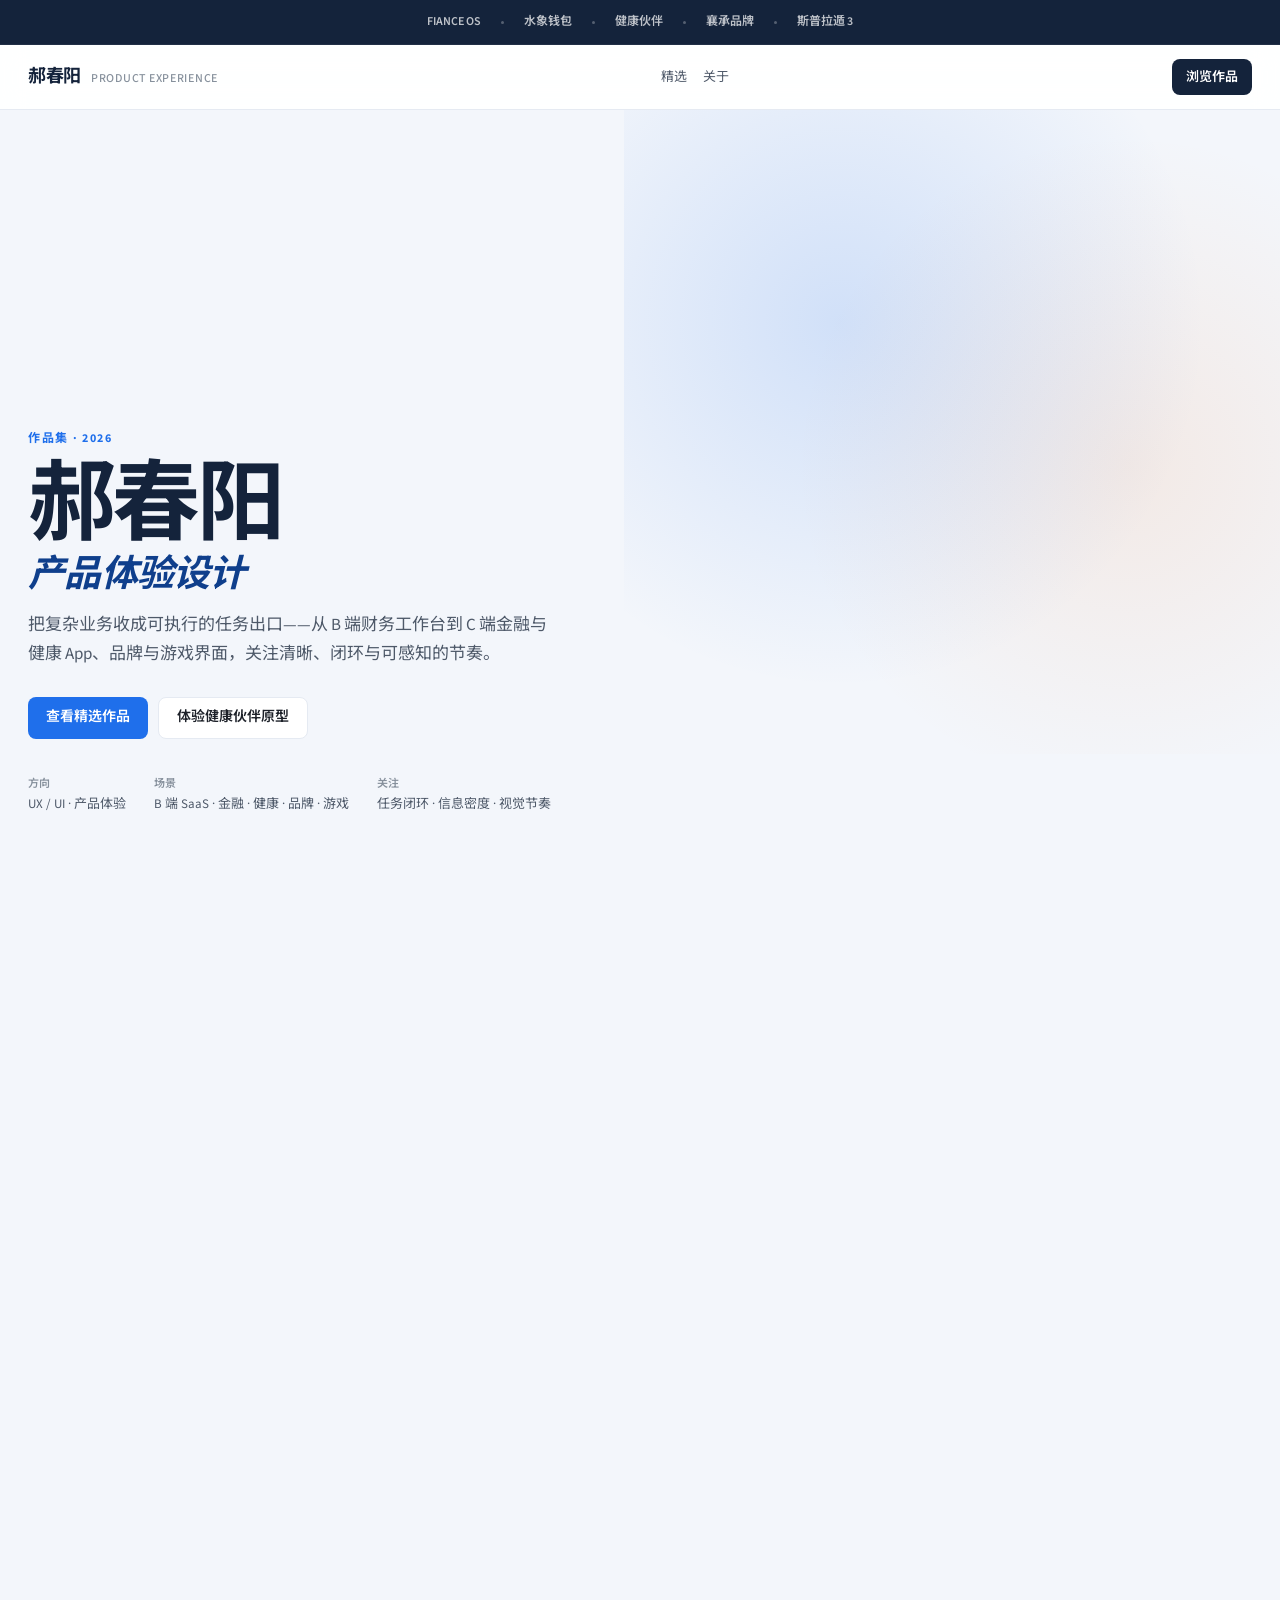
==== commit 42632f06: "Speed up loads with compressed assets, thumbs, and faster in-page jumps. Co-authored-by: Cursor <cur" ====
--- a/index.html
+++ b/index.html
@@ -1,4 +1,4 @@
-<!DOCTYPE html>
+﻿<!DOCTYPE html>
 <html lang="zh-CN">
 <head>
   <meta charset="UTF-8" />
@@ -8,7 +8,8 @@
   <link rel="preconnect" href="https://fonts.googleapis.com" />
   <link rel="preconnect" href="https://fonts.gstatic.com" crossorigin />
   <link href="https://fonts.googleapis.com/css2?family=Source+Sans+3:ital,wght@0,400;0,500;0,600;0,700;1,600;1,700&family=Noto+Sans+SC:wght@400;500;600;700&display=swap" rel="stylesheet" />
-  <link rel="stylesheet" href="assets/portfolio.css" />
+  <link rel="stylesheet" href="assets/portfolio.css?v=20261105a" />
+  <link rel="preload" as="image" href="assets/thumbs/fiance-cover.jpg?v=20261105a" />
 </head>
 <body>
   <div class="pf-top"><div class="pf-jump" aria-label="作品直达">
@@ -58,7 +59,7 @@
 
       <div class="work-grid">
         <a class="work-item featured reveal" data-tone="b" href="fiance-os.html">
-          <span class="thumb" style="background-image:url('assets/case/cover.jpg?v=20261104i')"></span>
+          <span class="thumb" style="background-image:url('assets/thumbs/fiance-cover.jpg?v=20261105a')"></span>
           <span class="veil"></span>
           <span class="body">
             <span class="tag">B 端 · 主色蓝</span>
@@ -70,7 +71,7 @@
 
         <div class="work-stack">
           <a class="work-item compact reveal reveal-delay-1" data-tone="finance" href="finance-app.html">
-            <span class="thumb" style="background-image:url('assets/works/finance/cover.jpg?v=20261104i')"></span>
+            <span class="thumb" style="background-image:url('assets/thumbs/finance-cover.jpg?v=20261105a')"></span>
             <span class="veil"></span>
             <span class="body">
               <span class="tag">金融 App · 主色橙</span>
@@ -80,7 +81,7 @@
             </span>
           </a>
           <a class="work-item compact reveal reveal-delay-2" data-tone="health" href="health-app.html">
-            <span class="thumb" style="background-image:url('assets/works/health/cover.jpg?v=20261104i')"></span>
+            <span class="thumb" style="background-image:url('assets/thumbs/health-cover.jpg?v=20261105a')"></span>
             <span class="veil"></span>
             <span class="body">
               <span class="tag">健康 App · 主色绿</span>
@@ -90,7 +91,7 @@
             </span>
           </a>
           <a class="work-item compact reveal reveal-delay-3" data-tone="brand" href="xiangcheng.html">
-            <span class="thumb" style="background-image:url('assets/works/xiangcheng/cover.jpg?v=20261104i')"></span>
+            <span class="thumb" style="background-image:url('assets/thumbs/xiangcheng-cover.jpg?v=20261105a')"></span>
             <span class="veil"></span>
             <span class="body">
               <span class="tag">品牌 · 主色酒红</span>
@@ -100,7 +101,7 @@
             </span>
           </a>
           <a class="work-item compact reveal reveal-delay-3" data-tone="game" href="splatoon3.html">
-            <span class="thumb" style="background-image:url('assets/works/splatoon/cover.jpg?v=20261104i')"></span>
+            <span class="thumb" style="background-image:url('assets/thumbs/splatoon-cover.jpg?v=20261105a')"></span>
             <span class="veil"></span>
             <span class="body">
               <span class="tag">游戏 UI · 主色紫</span>
@@ -140,6 +141,6 @@
     <p><a href="fiance-os.html">FIANCE OS</a> · <a href="finance-app.html">水象钱包</a> · <a href="health-app.html">健康伙伴</a> · <a href="xiangcheng.html">襄承</a> · <a href="splatoon3.html">斯普拉遁 3</a></p>
   </footer>
 
-  <script src="assets/portfolio.js"></script>
+  <script src="assets/portfolio.js?v=20261105a" defer></script>
 </body>
 </html>
--- a/assets/portfolio.css
+++ b/assets/portfolio.css
@@ -19,6 +19,17 @@
 
 * { box-sizing: border-box; margin: 0; padding: 0; }
 html { scroll-behavior: smooth; }
+@media (max-width: 980px), (prefers-reduced-motion: reduce) {
+  html { scroll-behavior: auto; }
+}
+.pf-section,
+.section,
+.case-gallery figure,
+.page-gallery figure,
+.related {
+  content-visibility: auto;
+  contain-intrinsic-size: 1px 720px;
+}
 body {
   font-family: var(--sans);
   color: var(--text);
@@ -862,14 +873,24 @@
 .proto-hint b { color: var(--blue-deep); }
 
 @media (max-width: 900px) {
-  .proto-demo { grid-template-columns: 1fr; }
+  .proto-demo { grid-template-columns: 1fr; padding-left: 16px; padding-right: 16px; }
+  .proto-rail { position: static; max-height: none; }
   .proto-steps { grid-template-columns: 1fr 1fr; }
 }
 @media (max-width: 720px) {
-  .pf-nav nav { display: none; }
   .proto-steps { grid-template-columns: 1fr; }
-  .pf-jump { gap: 6px; padding: 8px 10px; }
-  .pf-jump a { padding: 0 10px; font-size: 11px; }
+  .pf-jump {
+    justify-content: flex-start;
+    flex-wrap: nowrap;
+    overflow-x: auto;
+    -webkit-overflow-scrolling: touch;
+    scrollbar-width: none;
+    gap: 4px;
+    padding: 8px 12px;
+  }
+  .pf-jump::-webkit-scrollbar { display: none; }
+  .pf-jump .dot { display: none; }
+  .pf-jump a { flex-shrink: 0; padding: 0 10px; font-size: 11px; }
 }
 
 .pf-foot {
@@ -896,13 +917,125 @@
 @media (max-width: 980px) {
   .work-grid { grid-template-columns: 1fr; }
   .work-item.featured { grid-row: auto; min-height: 360px; }
-  .case-hero { grid-template-columns: 1fr; }
+  .case-hero { grid-template-columns: 1fr; gap: 18px; }
   .about-strip { grid-template-columns: 1fr; }
   .related-grid { grid-template-columns: 1fr; }
-  .pf-nav nav { display: none; }
+  .pf-nav {
+    flex-wrap: wrap;
+    gap: 10px;
+    padding: 12px 16px;
+  }
+  .pf-nav nav {
+    display: flex;
+    order: 3;
+    width: 100%;
+    gap: 14px;
+    overflow-x: auto;
+    -webkit-overflow-scrolling: touch;
+    scrollbar-width: none;
+    padding: 2px 0;
+  }
+  .pf-nav nav::-webkit-scrollbar { display: none; }
+  .pf-nav nav a { flex-shrink: 0; }
+  .pf-cta { margin-left: auto; }
 }
 @media (max-width: 720px) {
-  .pf-hero { min-height: auto; padding-top: 36px; }
+  .pf-hero { min-height: auto; padding: 28px 16px 40px; }
+  .pf-hero h1 { font-size: clamp(28px, 9vw, 40px); }
+  .pf-hero-lead { font-size: 14px; }
+  .pf-hero-actions { flex-direction: column; align-items: stretch; }
+  .pf-hero-actions .btn { width: 100%; justify-content: center; }
+  .pf-hero-meta {
+    flex-direction: column;
+    gap: 10px;
+    margin-top: 22px;
+  }
   .pf-section { padding: 48px 16px; }
+  .pf-head p { font-size: 14px; }
   .case-top, .case-hero, .case-gallery, .related { padding-left: 16px; padding-right: 16px; }
-}
+  .case-hero { padding-bottom: 28px; }
+  .case-hero-copy .lead { font-size: 14px; }
+  .case-meta {
+    flex-direction: column;
+    gap: 10px;
+  }
+  .case-cover {
+    border-radius: 12px;
+  }
+  .case-gallery {
+    gap: 14px;
+    padding-bottom: 40px;
+  }
+  .case-gallery figcaption {
+    font-size: 12.5px;
+    line-height: 1.45;
+    padding: 10px 12px;
+  }
+  /* 手机：封面与文案分层，提案封面完整可读、说明不被压暗裁切 */
+  .work-item.featured,
+  .work-item.compact {
+    min-height: 0;
+    display: flex;
+    flex-direction: column;
+    background: #fff;
+  }
+  .work-item .thumb {
+    position: relative;
+    inset: auto;
+    width: 100%;
+    height: auto;
+    aspect-ratio: 2.35 / 1;
+    flex: 0 0 auto;
+    background-position: center center;
+    transform: none;
+  }
+  .work-item:hover .thumb { transform: none; }
+  .work-item[data-tone="b"] .thumb { aspect-ratio: 16 / 10; }
+  .work-item[data-tone="health"] .thumb { aspect-ratio: 4 / 5; }
+  .work-item .veil { display: none; }
+  .work-item .body {
+    position: relative;
+    left: auto;
+    right: auto;
+    bottom: auto;
+    padding: 14px 16px 16px;
+    color: var(--navy);
+  }
+  .work-item h3 {
+    font-size: 18px;
+    color: var(--navy);
+  }
+  .work-item.featured h3 { font-size: 22px; }
+  .work-item p {
+    font-size: 13px;
+    color: var(--text-2);
+    max-width: none;
+    display: block;
+    overflow: visible;
+  }
+  .work-item .go {
+    margin-top: 10px;
+    color: var(--blue);
+  }
+  .work-item .tag { backdrop-filter: none; }
+  .phone-shell {
+    width: min(100%, 360px);
+    border-radius: 34px;
+    padding: 9px;
+  }
+  .phone-screen { border-radius: 26px; }
+  .related { padding-bottom: 40px; }
+  .pf-foot {
+    padding: 22px 16px;
+    flex-direction: column;
+    align-items: flex-start;
+    gap: 10px;
+  }
+  .proto-hint { padding: 0 16px; font-size: 12.5px; }
+  .proto-rail h3 { font-size: 15px; }
+  .case-cover img,
+  .hero-visual img {
+    width: 100%;
+    height: auto;
+  }
+}
